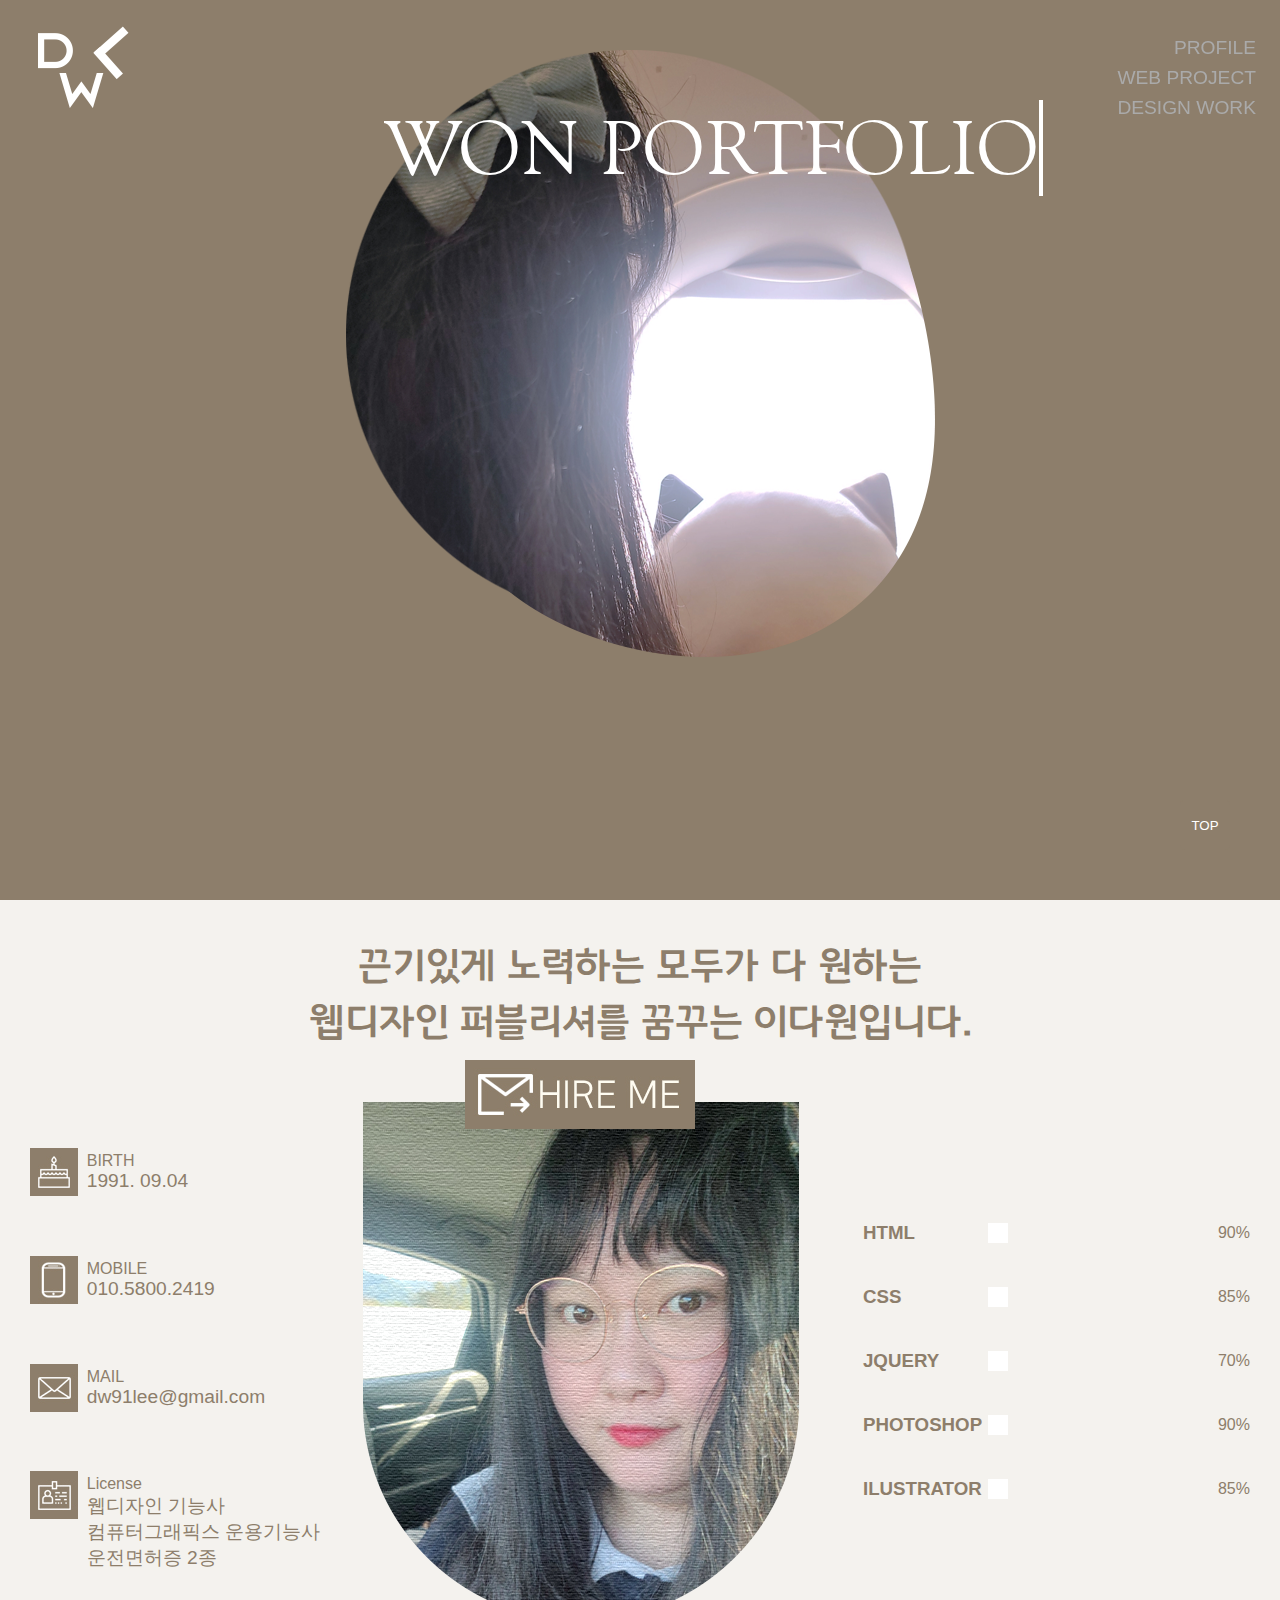
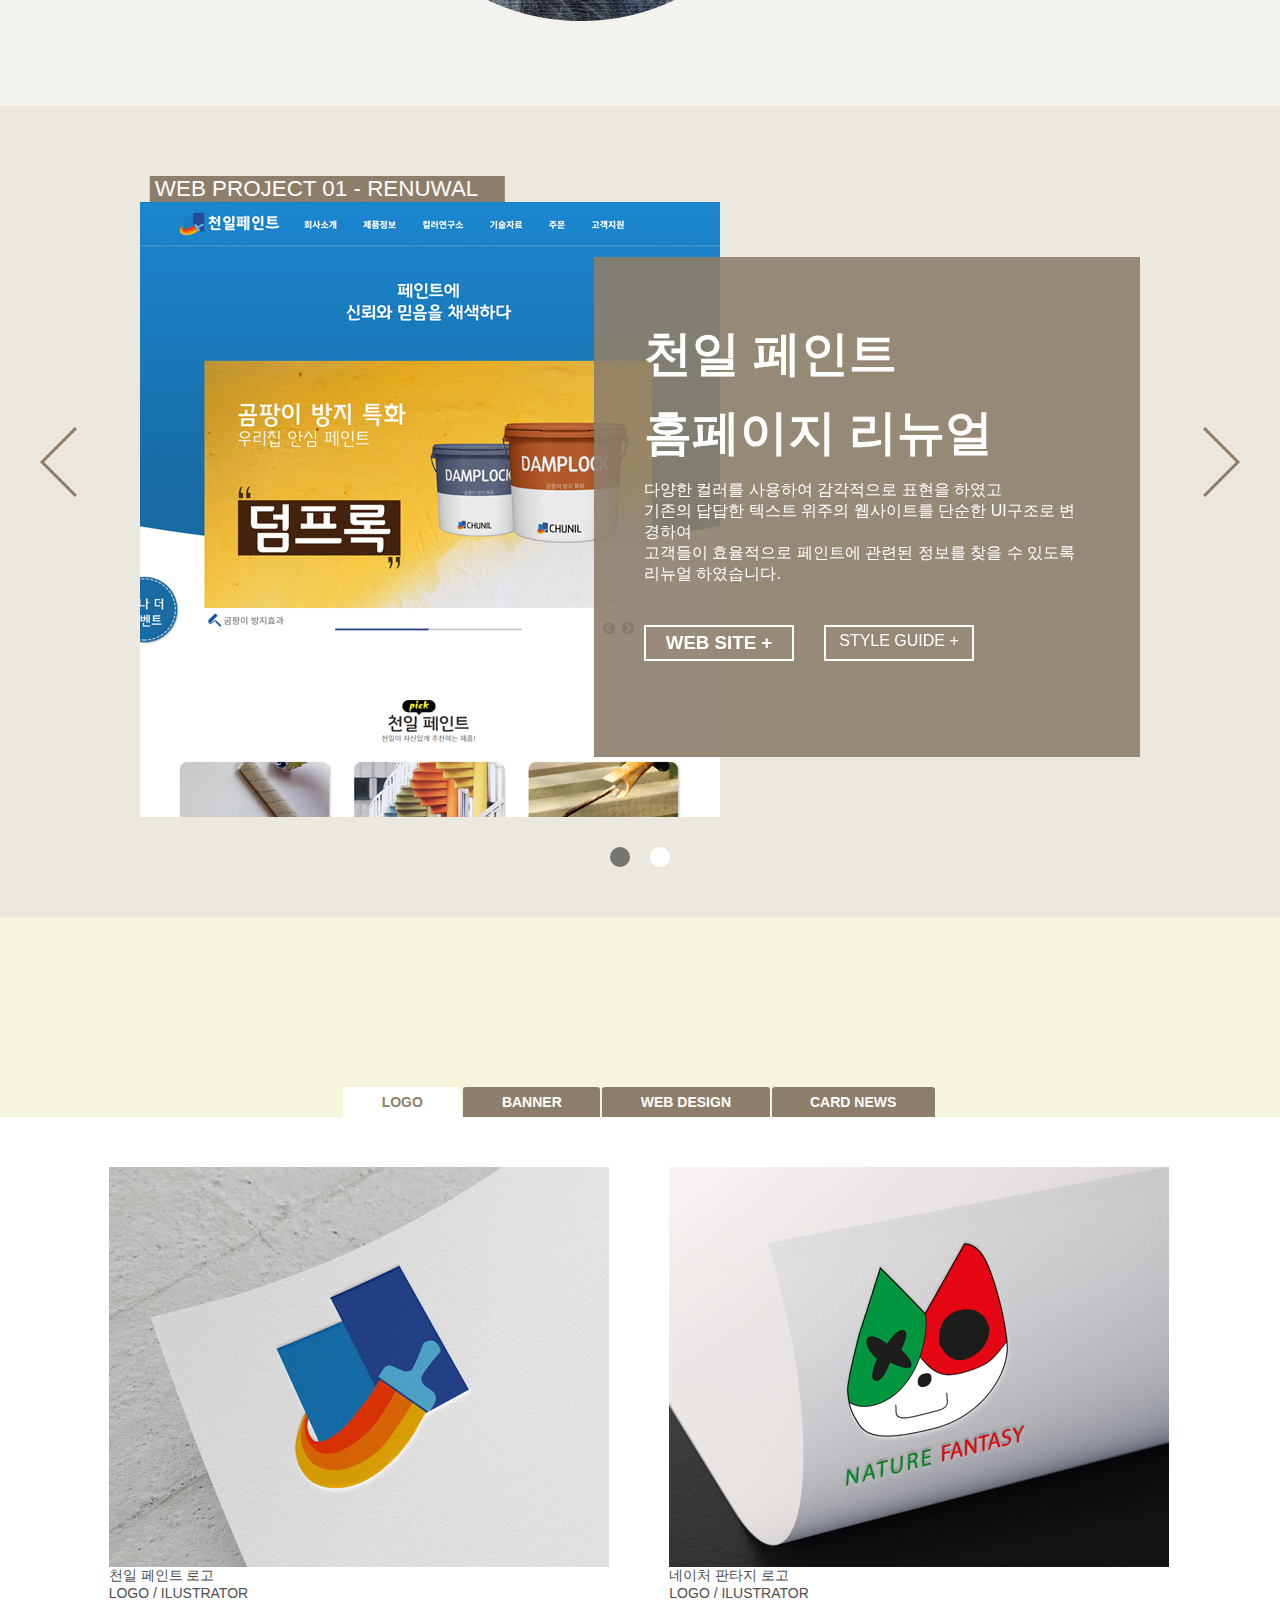
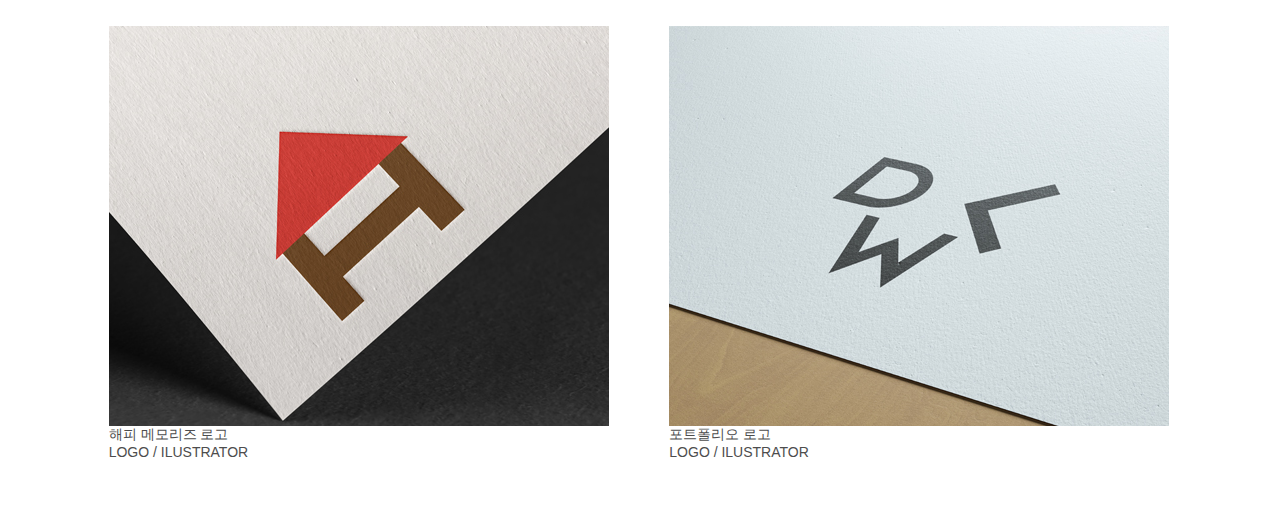
==== index.html @ f4d7af1b "20220103-3" ====
<!DOCTYPE html>
<html lang="ko">
<head>
    <meta charset="UTF-8">
    <meta http-equiv="X-UA-Compatible" content="IE=edge">
<meta name="viewport" content="width=device-width, initial-scale=1.0, maximum-scale=1.0, minimum-scale=1.0, user-scalable=no" />
    <title>WON PORTFOLIO</title>
    <link rel="stylesheet" href="css/common.css">
    <link rel="stylesheet" href="css/slick.css">
    <link rel="stylesheet" href="css/active.css">
    <script src="js/jquery-3.1.1.min.js"></script>

    <script src="js/common.js"></script>
    <script src="js/slick.js"></script>

</head>
<body class="type2">
    <div id="wrap">
    <header id="header">
        <h1 class="logo"><a href="#"></a></h1>
        <nav id="nav">
            <ul class="gnb">
                <li class="active"><a href="#info">PROFILE</a></li>
                <li><a href="#web">WEB PROJECT</a></li>
                <li><a href="#design">DESIGN WORK</a></li>
            </ul>
        </nav>
    </header>

    <section id="intro">   
        <div class="left_main">
            <div class="main_cover"><img src="images/main_img.png" alt="표지"></div>
            <div class="typing">
                <p class="typing_txt">WON PORTFOLIO</p>
            </div>

        </div>
        <div class="right_main">
            <div class="hobby">
                <h5>MY HOBBY is..</h5>
                <p><img src="images/rose.jpg" alt="수채화장미" class="rose"></p>
                <p><img src="images/choco.jpg" alt="마카장미"></p>
          
            </div>
        </div></section>
    <div class="content">
    <section id="info" >
        <div class="info_tit">
        <p>끈기있게 노력하는 모두가 다 원하는</p>
        <p>웹디자인 퍼블리셔를 꿈꾸는 이다원입니다.</p>
        </div>
        <div class="inner">
        <ul class="info_box">
            <li>
                <ul class="info_left_box">
                    <li>
                        <ul>
                            <li><img src="images/icon_cake.jpg" alt="생일"></li>
                            <li class="info_txt_detail"><p>BIRTH</p>
                            <P>1991. 09.04</P></li>
                            
                        </ul>
                    </li>
                    <li>
                        <ul>
                            <li><img src="images/icon_mobile.jpg" alt="폰"></li>
                            <li class="info_txt_detail"><p>MOBILE</p>
                            <P>010.5800.2419</P></li>
                            
                        </ul>
                    </li>
                    <li>
                        <ul>
                            <li><img src="images/icon_mail.jpg" alt="메일"></li>
                            <li class="info_txt_detail"><p>MAIL</p>
                            <P>dw91lee@gmail.com</P></li>
                        </ul>
                    </li>
                    <li>
                        <ul>
                            <li><img src="images/icon_license.jpg" alt="메일" class="license_box"></li>
                            <li class="info_txt_detail"><p>License</p>
                            <P class="web_license">웹디자인 기능사</P>
                        <p class="web_license">컴퓨터그래픽스 운용기능사</p>
                            <p>운전면허증 2종</p>
                        </li>
                        </ul>
                    </li>
                </ul>

            </li>
            <li class="profile_tit"><p><img src="images/profile_img.png" alt="본인사진"></p>
                <p class="hire"><a href="mailto: "dw91lee@gmail.com"><img src="images/hire.jpg" alt="고용"></a></p></li>
            <li class="info_right_box"><div class="bar"><h3>HTML</h3><div class="html" id="result"><div></div></div><p>90%</p></div>
                <div class="bar"><h3>CSS</h3><div class="css" id="result"><div></div></div><p>85%</p></div>
                <div class="bar"><h3>JQUERY</h3><div class="jquery" id="result"><div></div></div><p>70%</p></div>
                <div class="bar"><h3>PHOTOSHOP</h3><div class="ps" id="result"><div></div></div><p>90%</p></div>
                <div class="bar"><h3>ILUSTRATOR</h3><div class="il" id="result"><div></div></div><p>85%</p></div></li>
        </ul>
       </div>
    </section><!--info-->
    <section id="web">
        <div class="inner">

            <section class="lazy slider" data-sizes="50vw">
                <div class="web_box_11">
                    <div class="web_tit">WEB PROJECT 01 - RENUWAL</div>
                    <div class="web_box">
                    <div class="web_img"><a href="web_chunil_paint/index.html"><img src="images/web_1.jpg" alt="홈페이지 프로젝트"></a></div>
                    <div class="web_txt_box">
                        <h2>천일 페인트</h2>
                        <h2>홈페이지 리뉴얼</h2>
                        <p>다양한 컬러를 사용하여 감각적으로 표현을 하였고</p>
                        <p>기존의 답답한 텍스트 위주의 웹사이트를 단순한 UI구조로 변경하여</p>
                        <p>고객들이  효율적으로 페인트에 관련된 정보를 찾을 수 있도록</p><p> 리뉴얼 하였습니다.</p>
                        <div class="web_button_box">
                        <h3><a href="web_chunil_paint/index.html" target="_blank">WEB SITE +</a></h3>
                        <div class="web_guide"><a href="#">STYLE GUIDE +</a></div></div>
                    </div>
                    </div><!--web_box-->
                  
                </div>
             

                <div class="web_box_11">
                    <div class="web_tit">WEB PROJECT 02 - MALL</div>
                    <div class="web_box">
                    <div class="web_img"><a href="http://happymemories.cafe24.com"><img src="images/web_2.jpg" alt="쇼핑몰 프로젝트"></a></div>
                    <div class="web_txt_box">
                        <h2>해피메모리즈</h2>
                        <h2>쇼핑몰 제작</h2>
                        <p>어린아이의 성장과 발달에 도움이 되는 제품</p>
<p>아이의 즐거움을 줄 수 있는 제품</p>
<p>어른이 되어 추억을 소장 할 수 있는 제품</p>
<p>즉 아이와 어른 모두가 함께 추억을 공유할수 있는 쇼핑몰</p>

                        <h3><a href="http://happymemories.cafe24.com" target="_blank">WEB SITE +</a></h3>
                    </div>
                    </div><!--web_box-->
                 
                </div>

       
              </section>


</div><!--inner-->
    </section><!--web-->
    <section id="design">
        <div class="inner">
        <div class="tabSet">
            <ul class="tabs">
                <li><a href="#panel1-1" class="on">LOGO</a></li>
                <li><a href="#panel1-2">BANNER</a></li>
                <li><a href="#panel1-3">WEB DESIGN</a></li>
                <li><a href="#panel1-4">CARD NEWS</a></li>
            </ul>
            <div class="panels">
                <div class="panel" id="panel1-1">
                    <ul>
                       
                        <li>
                            <div class="screen">
                                <span></span><span></span><span></span><span></span><img src="images/logo/chunil.jpg" alt="천일페인트 로고" title="images/full/chunil.jpg"><div class="bg1"></div></div>
                            <p class="design_tit">천일 페인트 로고</p><p class="design_txt">LOGO / ILUSTRATOR</p></li>
                         <li><div class="screen">
                            <span></span><span></span><span></span><span></span><img src="images/logo/nature.jpg" alt="네이처 판타지 로고" title="images/full/nature.jpg"><div class="bg1"></div></div>
                        <p class="design_tit">네이처 판타지 로고</p><p class="design_txt">LOGO / ILUSTRATOR</p></li>
                        <li><div class="screen">
                            <span></span><span></span><span></span><span></span><img src="images/logo/happy.jpg" alt="해피 메모리즈 로고" title="images/full/happy.jpg"><div class="bg1"></div></div>
                            <p class="design_tit">해피 메모리즈 로고</p><p class="design_txt">LOGO / ILUSTRATOR</p></li>
                            <li><div class="screen">
                                <span></span><span></span><span></span><span></span><img src="images/logo/me.jpg" alt="해피 메모리즈 로고" title="images/full/me.jpg"><div class="bg1"></div></div>
                                <p class="design_tit">포트폴리오 로고</p><p class="design_txt">LOGO / ILUSTRATOR</p></li>
                    </ul>
                </div>
                <div class="panel" id="panel1-2">
                <ul>
                    <li><div class="screen">
                        <span></span><span></span><span></span><span></span><img src="images/banner/berry.jpg" alt="딸기 판매" title="images/full/berry.jpg"><div class="bg1"></div></div>
                        <p class="design_tit">딸기 특가 배너</p><p class="design_txt">BANNER / PHOTOSHOP</p></li>
                        <li><div class="screen">
                            <span></span><span></span><span></span><span></span><img src="images/banner/ambasa.jpg" alt="음료 광고" title="images/full/ambasa.jpg"><div class="bg1"></div></div>
                            <p class="design_tit">음료 광고 배너</p><p class="design_txt">BANNER / PHOTOSHOP</p></li>
                            <li><div class="screen">
                                <span></span><span></span><span></span><span></span><img src="images/banner/bakery.jpg" alt="디저트 가게 광고" title="images/full/bakery.jpg"><div class="bg1"></div></div>
                                <p class="design_tit">디저트 가게 광고</p><p class="design_txt">BANNER / PHOTOSHOP</p></li>
                                <li><div class="screen">
                                    <span></span><span></span><span></span><span></span><img src="images/banner/free.jpg" alt="무료배송 배너" title="images/full/free.jpg"><div class="bg1"></div></div>
                                    <p class="design_tit">쇼핑몰 무료배송 배너</p><p class="design_txt">WEB DESIGN, BANNER / PHOTOSHOP</p></li>
                                    <li><div class="screen">
                                        <span></span><span></span><span></span><span></span><img src="images/banner/etude.jpg" alt="립 틴트 배너" title="images/full/etude.jpg"><div class="bg1"></div></div>
                                        <p class="design_tit">화장품 메인 배너</p><p class="design_txt">BANNER / PHOTOSHOP</p></li>
                                    <li><div class="screen">
                                        <span></span><span></span><span></span><span></span><img src="images/banner/etude2.jpg" alt="쿠션 배너" title="images/full/etude2.jpg"><div class="bg1"></div></div>
                                        <p class="design_tit">화장품 메인 배너</p><p class="design_txt">BANNER / PHOTOSHOP</p></li>
                                        <li><div class="screen">
                                            <span></span><span></span><span></span><span></span><img src="images/banner/outdoor.jpg" alt="아웃도어 광고" title="images/full/outdoor.jpg"><div class="bg1"></div></div>
                                            <p class="design_tit">아웃도어 광고</p><p class="design_txt">BANNER / PHOTOSHOP</p></li>
                                        <li><div class="screen">
                                            <span></span><span></span><span></span><span></span><img src="images/banner/viproom.jpg" alt="필라테스 광고" title="images/full/viproom.jpg"><div class="bg1"></div></div>
                                            <p class="design_tit">필라테스 룸 광고</p><p class="design_txt">BANNER / PHOTOSHOP</p></li>
                                        <li><div class="screen">
                                            <span></span><span></span><span></span><span></span><img src="images/banner/body.jpg" alt="화장품 미니 배너"  title="images/full/body.jpg"><div class="bg1"></div></div>
                                            <p class="design_tit">화장품 미니 배너</p><p class="design_txt">BANNER / PHOTOSHOP</p></li>
                                        <li><div class="screen">
                                            <span></span><span></span><span></span><span></span><img src="images/banner/wedding.jpg" alt="웨딩 배너"  title="images/full/wedding.jpg"><div class="bg1"></div></div>
                                            <p class="design_tit">웨딩 배너</p><p class="design_txt">BANNER / PHOTOSHOP</p></li>
                                        <li><div class="screen">
                                            <span></span><span></span><span></span><span></span><img src="images/banner/lip.jpg" alt="립스틱 무료배송 배너"  title="images/full/lip.jpg"><div class="bg1"></div></div>
                                            <p class="design_tit">립스틱 무료배송 배너</p><p class="design_txt">BANNER / PHOTOSHOP</p></li>
                                            <li><div class="screen">
                                                <span></span><span></span><span></span><span></span><img src="images/banner/oneplusone.jpg" alt="인형 1+1배너"  title="images/full/oneplusone.png"><div class="bg1"></div></div>
                                                <p class="design_tit">인형 1+1 배너</p><p class="design_txt">WEB DESIGN, BANNER / PHOTOSHOP</p></li>
                                                <li><div class="screen">
                                                    <span></span><span></span><span></span><span></span><img src="images/banner/lip2.jpg" alt="립스틱 특가 배너" title="images/full/lip2.jpg"><div class="bg1"></div></div>
                                                <p class="design_tit">립스틱 특가 배너</p><p class="design_txt">BANNER / PHOTOSHOP</p></li>
                                               
                                 
                                                    <li><div class="screen">
                                                        <span></span><span></span><span></span><span></span><img src="images/banner/iker.jpg" alt="아이 영양제 베리에이션" title="images/full/iker.png"><div class="bg1"></div></div>
                                                        <p class="design_tit">아이 영양제 베리에이션</p><p class="design_txt">BANNER / PHOTOSHOP</p></li>
                                            
                                                    <li><div class="screen">
                                                        <span></span><span></span><span></span><span></span><img src="images/banner/paint.jpg" alt="페인트 미니 배너"  title="images/full/paint.png"><div class="bg1"></div></div>
                                                        <p class="design_tit">페인트 미니 배너</p><p class="design_txt">BANNER, WEB DESIGN / PHOTOSHOP</p></li>
                                                        <li><div class="screen">
                                                            <span></span><span></span><span></span><span></span><img src="images/banner/pizza.jpg" alt="피자 할인 배너" title="images/full/pizza.jpg"><div class="bg1"></div></div>
                                                            <p class="design_tit">피자 할인 배너</p><p class="design_txt">BANNER / PHOTOSHOP</p></li>
                                                        <li><div class="screen">
                                                            <span></span><span></span><span></span><span></span><img src="images/banner/rosemary.jpg" alt="미용실 광고" title="images/full/rosemary.jpg"><div class="bg1"></div></div>
                                                            <p class="design_tit">미용실 광고</p><p class="design_txt">BANNER / PHOTOSHOP</p></li>
                                                        <li><div class="screen">
                                                            <span></span><span></span><span></span><span></span><img src="images/banner/health.jpg" alt="헬스 광고"  title="images/full/health.jpg"><div class="bg1"></div></div>
                                                            <p class="design_tit">헬스 광고</p><p class="design_txt">BANNER / PHOTOSHOP</p></li>
                                                    </ul>
                </div>
                <div class="panel" id="panel1-3">
                <ul>
                    <li><div class="screen">
                        <span></span><span></span><span></span><span></span><img src="images/banner/teddy_main.jpg" alt="곰인형 메인 슬라이드" title="images/full/teddy_main.jpg"><div class="bg1"></div></div>
                        <p class="design_tit">곰인형 메인 슬라이드</p><p class="design_txt">WEB DESIGN / PHOTOSHOP</p></li>
                        <li><div class="screen">
                            <span></span><span></span><span></span><span></span><img src="images/banner/teddy.jpg" alt="곰인형 상세페이지" title="images/full/teddy.jpg"><div class="bg1"></div></div>
                            <p class="design_tit">인형 상세페이지</p><p class="design_txt">WEB DESIGN / PHOTOSHOP</p></li>
                            <li><div class="screen">
                                <span></span><span></span><span></span><span></span><img src="images/banner/bus_main.jpg" alt="버스 메인 슬라이드" title="images/full/bus_main.jpg"><div class="bg1"></div></div>
                                <p class="design_tit">버스 메인 슬라이드</p><p class="design_txt">WEB DESIGN / PHOTOSHOP</p></li>
                            <li><div class="screen">
                        <span></span><span></span><span></span><span></span><img src="images/banner/bus.jpg" alt="장난감버스 상세페이지" title="images/full/bus.jpg"><div class="bg1"></div></div>
                        <p class="design_tit">장난감 상세페이지</p><p class="design_txt">WEB DESIGN / PHOTOSHOP</p></li>
                        <li><div class="screen">
                            <span></span><span></span><span></span><span></span><img src="images/banner/free.jpg" alt="무료배송 배너" title="images/full/free.jpg"><div class="bg1"></div></div>
                            <p class="design_tit">쇼핑몰 무료배송 배너</p><p class="design_txt">WEB DESIGN, BANNER / PHOTOSHOP</p></li>
                  
                        
                           
                    <li><div class="screen">
                        <span></span><span></span><span></span><span></span><img src="images/banner/oneplusone.jpg" alt="인형 1+1배너"  title="images/full/oneplusone.png"><div class="bg1"></div></div>
                        <p class="design_tit">인형 1+1 배너</p><p class="design_txt">WEB DESIGN, BANNER / PHOTOSHOP</p></li>
     

                  
                              
                                    <li><div class="screen">
                                        <span></span><span></span><span></span><span></span><img src="images/banner/damplock.jpg" alt="페인트 슬라이드" title="images/full/damplock.jpg"><div class="bg1"></div></div>
                                        <p class="design_tit">페인트 메인 슬라이드</p><p class="design_txt">WEB DESIGN / PHOTOSHOP</p></li>
                                        <li><div class="screen">
                                            <span></span><span></span><span></span><span></span><img src="images/banner/damplock2.jpg" alt="페인트 슬라이드" title="images/full/damplock2.jpg"><div class="bg1"></div></div>
                                            <p class="design_tit">페인트 메인 슬라이드</p><p class="design_txt">WEB DESIGN / PHOTOSHOP</p></li>
                                            <li><div class="screen">
                                                <span></span><span></span><span></span><span></span><img src="images/banner/paint.jpg" alt="페인트 미니 배너" title="images/full/paint.png"><div class="bg1"></div></div>
                                                <p class="design_tit">페인트 미니 배너</p><p class="design_txt">BANNER, WEB DESIGN / PHOTOSHOP</p></li>
                            </ul>
            </div>
                <div class="panel" id="panel1-4">
                    <ul>
                <li><div class="screen">
                    <span></span><span></span><span></span><span></span><img src="images/banner/cardnews.jpg" alt="카드뉴스" title="images/full/cardnews.jpg"><div class="bg1"></div></div>
                    <p class="design_tit">춘곤증 카드뉴스</p><p class="design_txt">CARD NEWS / PHOTOSHOP</p></li>
                </ul>
                </div>
         
                <!-- /panels --></div>
        <!-- /tabset --></div>
    </div><!--inner-->
            </section><!--design-->
            <div class="full_zoom type2">
                <div class="body">
                    <div class="img">
                        <img src="images/box.jpg">
                        <p class="txt"></p>
                    </div>
                    <div class="button"><button type="button" id="btn-close">X</button></div>
                </div>
            </div> <!-- full_zoom -->

            <div class="chunil_style">
                <div class="img type1">
                <img src="images/chunil_style.jpg" alt="천일페인트 스타일가이드">
</div>

<p class="web_close">X</p>

            </div>
        </section>
        </div>
 
 
</div><!--content-->

<button class="top">TOP</button> 
</div>    <!--wrap-->
</body>
</html>
---- css/common.css ----
/*헤더 높이 200 
 왼 1500 1150 
오 420 1150*/
*{
    margin:0; padding:0;
}
html{font-size:16px; color:#8d7e6b;font-family: 'Noto Sans KR', sans-serif;}
ul,li{list-style-type: none;}
img{vertical-align: middle;}
a{text-decoration: none;color:inherit}
a:hover{text-decoration: underline;}
@import url('https://fonts.googleapis.com/css2?family=Noto+Sans+KR:wght@300;400;700&display=swap');
@font-face { font-family :fonts;  font-weight:300;  
    src : url(../font/Title_Medium.woff); } 
    @font-face { font-family :goudy;  font-weight:300;  
        src : url(../font/goudy.woff); } 
    .inner{width: 100%; max-width:1300px;margin:0 auto;} 
#header{z-index: 9999;/*height:150px;display: flex; justify-content: space-between;background-color:green;*/width:100%;position:fixed;}
.logo{margin-left:3%; margin-top:2%;position: absolute;top:0;left:0;}
.logo a{width:91px; height:82px; display: block;background: url('../images/logo_white.png') no-repeat;transition: background 0.5s;  }

#nav ul{line-height:30px;margin-top:20%;margin-right:1.5rem}
#nav a{color:#8d7e6a;display:block;text-align:right;font-size:1.2rem;font-weight:300;position:relative}

#nav{position: absolute;top:0;right:0; z-index: 99999999999999999999;}
    
  
            

#intro{display: flex;position: absolute;width:100%;height: 100%;top:0;left:0;
min-height:1160px;flex-wrap: wrap;}
#intro .hobby{position: absolute;z-index:999;display: flex;top:400px;right:10px}
#intro .rose{padding-right:10px}
#intro h5{z-index: 999;position: absolute;font-size: 1.5rem;top: -40px;right: 10px;color: #fff;font-weight:300;}
.content{position: absolute;width: 100%; top:100%;left:0;}

.left_main{width:1500px;/*height:1150px;*/ background-color:#8d7e6b;position: relative;}
.right_main{width:calc(100% - 1500px); /*height:1150px;*/background-color:#ebe8e1;}
.main_cover{padding-top:200px;padding-bottom:120px}
.main_cover img{margin: auto; display: block;padding-top:50px;}

#info{z-index:99;;width:100%;height: 100%;background-color:#f4f2ee;display: block;margin:0 auto;padding-top:100px;padding-bottom:34px;}
.info_box{display: flex;/*background-color: skyblue;*/position: relative; margin:0 auto;justify-content: space-between;align-items: center;margin-bottom:3%;}
.info_tit{text-align: center; font-size:2.5rem;font-family:fonts;padding:3% 0;line-height:3.5rem;}

.info_left_box ul{display:flex;width:100%;justify-content: space-evenly;
/*background-color:red;*/margin: 20% 0;align-items:center;padding-left:10%}
.info_left_box ul p:last-child, .web_license{font-size:1.2rem;width:250px;}

.profile_tit{position: relative;}
.hire{position:absolute;top: -8%;left: 25%;}
#info .info_txt_detail{left:3%;position: relative;}
.license_box {padding-bottom: 55px}
#web{width:100%;height:100%;background-color:#ebe8e0;padding-top:150px;padding-bottom:100px;}
#design{width:100%; height:100%;background-color:#f5f5dc;padding-top:150px;}
.web_box{ max-width:1000px;margin:0 auto;position:relative}
.web_tit{background-color: #8d7e6a;color:#fff;width:350px;transform: translate(42.2%, 0px);font-size: 1.4rem;text-align: left; padding-left:5px}
.web_txt_box{width:546px/*42%*/; height:500px;background-color: rgba(141,126,106,0.9);padding:50px;box-sizing: border-box;position:absolute;
        right:0; top:55px}
.web_txt_box h2{font-size:3rem;color:#fff;margin: 15px 0;}
.web_txt_box p{color:#fff;}
.web_txt_box h3 {margin-top:40px;border: 2px solid #fff; width:150px;padding:5px 10px;box-sizing: border-box;}
.web_txt_box h3 a{color:#fff;display: block;text-align: center;width: 100%;}
.web_guide{margin-left:30px;margin-top:40px;border: 2px solid #fff; width:150px;padding:5px 10px;box-sizing: border-box;;/*background-color: #8d7e6a;color:#fff;padding: 1.8% 0; width: 7%;position: relative;left:100px;top: -50px;*/}
/*.web_img {transform: translate(5rem, 0px);}*/
.web_button_box{display: flex;}
.web_guide a{color:#fff;display: block;text-align: center;width: 100%;}
.web_box_11{margin:0 auto;}
.chunil_style{width:100%; height:100%;  left:0; top:0; background:rgba(0,0,0, 0.6); z-index:999999999; position: fixed;display:none}
.chunil_style .img{position:absolute;width:80%;height:70%;left:50%; top:50%; transform:translate(-50%,-50%); text-align:center;overflow: auto;}
.chunil_style img{width: 100%;}
.web_close{float:right;padding-right:10px;font-size:3rem;}


/*디지털워크 모달*/
.design_txt{margin-bottom:25px}
#btn-close{padding:6px 12px;z-index: 99999999999;;border:none; background:#8d7e6b; color:white;font-size:50px;border-radius: 20px;float: right;  margin-right: 20px;margin-top:20px;}

 .full_zoom{width:100%; height:100%;  left:0; top:0; background:rgba(0,0,0, 0.6); z-index:999999999; display:none;position: fixed;overflow: auto;}
 .full_zoom .img{position:absolute;min-height:100% ;left:50%; /*top:50%; */transform:translate(-50%,0); text-align:center;display: flex;flex-wrap: wrap;align-content: center;}
 .full_zoom .img img{width: auto; max-width:100%;display: block;margin: auto;}
 /*뒷 배경
 
.full_zoom .img img{display:block; padding:20px;}
 .full_zoom button{cursor:pointer;}
.full_zoom .btn{margin:20px 0; text-align:center;
position: absolute; right:10px;}


  .modal{display:block; margin-top:20px; margin-bottom:50px;} */


.top{position:fixed;right:50px;bottom:50px;z-index:99999;
    width:50px;height:50px;border:none;background-color: #8d7e6b; border-radius: 5px;color:#fff}
.top:hover{background-color:#595854;color:#eee;}
/*타이핑*/

.typing{
    margin-left:30%;
    display: inline-block;
    height: 100vh;
    position:absolute;
    
    overflow: hidden;
    top:250px;
z-index:9998;
}
.typing_txt{
    font-family: goudy;
    font-size:5rem;
    color:#fff;
    border-right:4px solid #fff;
    overflow:hidden;
    white-space:nowrap;
    animation: typing 10s steps(27) forwards, 
                blink-caret .8s step-end infinite;
    animation-iteration-count: infinite;
}

@keyframes blink-caret{
    from, to{border-color:transparent;}
    50%{border-color:#fff;}
}@keyframes typing{
    0%{width:0%;}
    30%{width:100%}
    80%{width:100%}
    90%{width:0%}
    100%{width:0%}
}




/*스킬창*/
.info_right_box #result {
    background: transparent;
    height: 20px;
  
    width: 220px;
    border-radius:20px;
}
.info_right_box .html div {
    background: #FFF;
    height: 20px;
    margin-bottom: 0;
    position: relative;
    width: 20px;
    animation: race_html 5s infinite;
}
.info_right_box .css div {
    background: #FFF;
    height: 20px;
    margin-bottom: 0;
    position: relative;
    width: 20px;
    animation: race_css 5s infinite;
}
.info_right_box .jquery div {
    background: #FFF;
    height: 20px;
    margin-bottom: 0;
    position: relative;
    width: 20px;
    animation: race_jquery 5s infinite;
}
.info_right_box .ps div {
    background: #FFF;
    height: 20px;
    margin-bottom: 0;
    position: relative;
    width: 20px;
    animation: ps 5s infinite;
}
.info_right_box .il div {
    background: #FFF;
    height: 20px;
    margin-bottom: 0;
    position: relative;
    width: 20px;
    animation: il 5s infinite;
}


@keyframes race_html{
    0%{background: #FFF;width:20px;border-top-right-radius:20px; border-bottom-right-radius: 20px;}
    50%{background:#8d7e6a; width:90%;border-top-right-radius:20px; border-bottom-right-radius: 20px;}
    100%{background:#8d7e6a; width:90%;border-top-right-radius:20px; border-bottom-right-radius: 20px;}
}
@keyframes race_css{
    0%{background: #FFF;width:20px;border-top-right-radius:20px; border-bottom-right-radius: 20px;}
    50%{background:#8d7e6a;width:85%;}
    100%{background:#8d7e6a; width:85%;border-top-right-radius:20px; border-bottom-right-radius: 20px;}
}
@keyframes race_jquery{
    0%{background: #FFF;width:20px;border-top-right-radius:20px; border-bottom-right-radius: 20px;}
    50%{background:#8d7e6a; width:70%;border-top-right-radius:20px; border-bottom-right-radius: 20px;}
    100%{background:#8d7e6a; width:70%;border-top-right-radius:20px; border-bottom-right-radius: 20px;}
}
@keyframes ps{
    0%{background: #FFF;width:20px;border-top-right-radius:20px; border-bottom-right-radius: 20px;}
   50%{background:#8d7e6a;width:90%;}
    100%{background:#8d7e6a;width:90%;border-top-right-radius:20px; border-bottom-right-radius: 20px;}
}
@keyframes il{
    0%{background: #FFF;width:20px;border-top-right-radius:20px; border-bottom-right-radius: 20px;}
    50%{background:#8d7e6a; width:85%;border-top-right-radius:20px; border-bottom-right-radius: 20px;}
    100%{background:#8d7e6a; width:85%;border-top-right-radius:20px; border-bottom-right-radius: 20px;}
}

.info_right_box .bar{display: flex; align-items: center;line-height: 4rem;}
.info_right_box .bar h3{width:120px;padding-right:5px;}
.info_right_box .bar p{padding-left:10px;padding-right:30px}

/*갤러리*/

/* 스크롤바 설정*/
.type2::-webkit-scrollbar{
    width: 6px;
}

/* 스크롤바 막대 설정*/
.type2::-webkit-scrollbar-thumb{
    height: 17%;
    background-color: #8d7e6a;
    border-radius: 10px;  
}

/* 스크롤바 뒷 배경 설정*/
.type2::-webkit-scrollbar-track{
    background-color: rgba(238,238,238,0.8);
}

/* 스크롤바 설정*/
.type1::-webkit-scrollbar{
    width: 6px;
}

/* 스크롤바 막대 설정*/
.type1::-webkit-scrollbar-thumb{
    height: 17%;
    background-color: #8d7e6a;
    border-radius: 10px;  
}

/* 스크롤바 뒷 배경 설정*/
.type1::-webkit-scrollbar-track{
    background-color: rgba(238,238,238,0.8);
}
/*스크롤바 디자인 https://jh91.tistory.com/  */




/*갤러리 탭 */
/*
.tabSet{
	margin-bottom:30px;
}*/
.tabSet ul{
	overflow:hidden;
	padding:20px 20px 0;
	/*background-color:#31374c;*/
    display: flex;
    flex-wrap: wrap;
    justify-content: center
    
}
.tabSet ul li{
	
		padding:0 2px 0 0;
		list-style-type:none;
	}
	.tabSet	ul li a{
			float:left;
			color:#fff;
			background:#8d7e6a;
			padding:.5em 2.75em;
			border-radius:3px 3px 0 0;
			font-weight:bold;
			font-size:14px;
			text-decoration:none;
		}
		.tabSetul li a:hover{
			text-decoration:underline;
		}
		.tabSet	ul li a.on{
		background:#fff;
			cursor:default;
			color:#8d7e6a;
		}
		.tabSet	ul li a.on:hover{
			text-decoration:none;
		}
.panels{
	background:#fff;
	min-height:180px;
}
.panel{
	padding:30px 30px;
	font-size:14px;
	color:#4d4d4d;
	display: none;
}

.panel ul {
    display: flex;
    justify-content: space-evenly;
}

#design .screen {position:relative;color:#333;overflow:hidden;cursor: pointer;}
/*#design a .screen img {z-index:1;}*/
#design .screen span {display:block;position:absolute;transition:all .2s;background:#8d7e6a;z-index:2;}
#design .screen span:nth-child(1) {top:0;height:10px;width:0;}
#design .screen span:nth-child(2) {top:0;right:0;width:10px;height:0;}
#design .screen span:nth-child(3) {bottom:0;right:0;height:10px;width:0;}
#design .screen span:nth-child(4) {bottom:0;left:0;width:10px;height:0;}
#design .screen:hover span:nth-child(1) {width:100%; z-index: 999;}
#design .screen:hover span:nth-child(2) {height:100%;transition-delay:.1s;z-index: 999;}
#design .screen:hover span:nth-child(3) {width:100%;transition-delay:.2s;z-index: 999;}
#design .screen:hover span:nth-child(4) {height:100%;transition-delay:.3s;z-index: 999;}
.bg1{background: url('../images/zoom.png') no-repeat center center;background-color:rgba(0,0,0,0.8); width:100%;height:100%;position: absolute; z-index: 99;top:0; left:0;/*transform:scale(0);*/transition: opacity 0.5s;opacity:0}
#design .screen:hover .bg1{/*transform:scale(1);*/opacity:1}
---- css/active.css ----
@media all and (max-width:1600px){
 .right_main{display: none;}
 #nav a{color:#aaa;}
    .left_main{width: 100%;}
    .typing{top:100px}
    .main_cover{padding-top:0}
    #info{padding-top:0}
    #web{padding-top:0}
}/*end*/

@media all and (max-width:1179px){
  .info_box{flex-wrap: wrap;}
  .info_right_box{margin:0 auto;}
    
}/*end*/
@media all and (max-width:1080px){

}/*end*/
@media all and (max-width:1024px){
  .main_cover img {padding-top:300px;}
  .typing { top: 500px;left: -130px;}
.slick-prev {background-image: url(../images/prev_shadow.png);}/*end*/
.slick-next {background-image: url(../images/next_shadow.png);}/*end*/
}
@media all and (max-width:768px){
  .typing{margin-left:10%;margin-top:20px;left:0;}
.web_txt_box {
  width: 100%;
  height: auto;
  background-color: rgba(141,126,106,0.9);
  padding: 10px;
  box-sizing: border-box;
  position: absolute;
  right: 0;
  top: auto;
  bottom: 0;}
  .slick-slide img{width:100%}
  .web_txt_box p{display: none;}
}



@media all and (max-width:414px){
  .main_cover img {padding-top: 100px;width: 100%;}
  .typing_txt{font-size: 2.8rem;}
    .typing {top: 150px;}
    .info_tit{    font-size: 1.5rem;}
    .profile_tit img{width:100%}
    
    .web_txt_box h2 {font-size: 2.5rem;}
    .web_tit{transform: translate(10px, 0)}

    .panels .tabSet ul li {
      width: 100%;
      /*background-color: green;*/
  }
  .tabSet ul li img{width:100%}
  
    .info_right_box .bar h3 {width: 80px;font-size: 0.8rem;padding-left:10px;}
    .info_right_box .bar p{padding-right:10px;}
    .typing_txt {font-size: 2.3rem;}

    info_right_box .bar p {padding-right: 6px;}
  
  .info_right_box .bar p {font-size: 0.8rem;}

   }/*end*/
    @media all and (max-width:375px){
  .info_right_box .bar h3 { width: 100px;font-size: 1rem;}
  .info_tit {font-size: 1.2rem;}
  .typing_txt {font-size: 2.3rem;}

   }/*end*/

   @media all and (max-width:320px){
     .info_right_box{width:100%;margin:0 auto;}
     .bar{width:100%;}
     .info_right_box .bar p {width:60px;}
     .typing_txt{font-size:2.0rem}
     .info_right_box #result{width:160px;}
     .web_txt_box h2 {
      font-size: 2rem;
      padding-left: 10px;}
   }
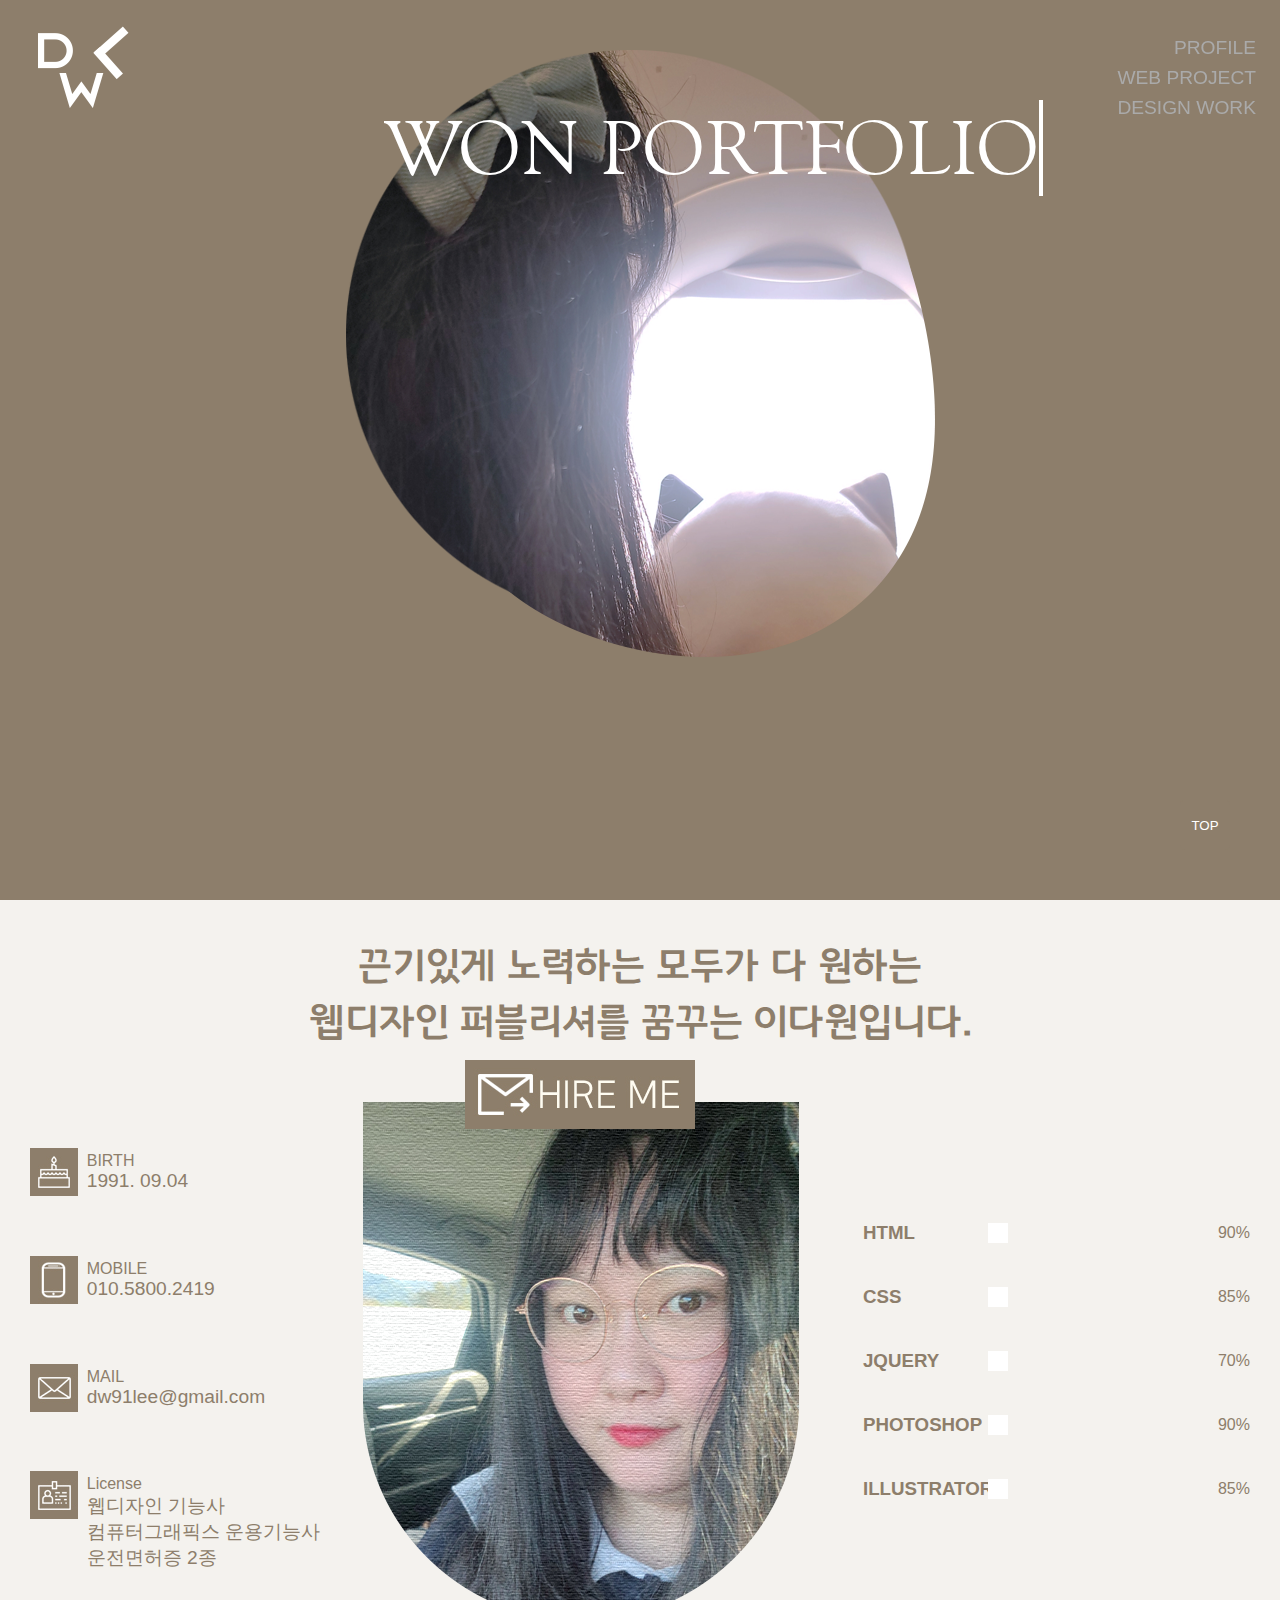
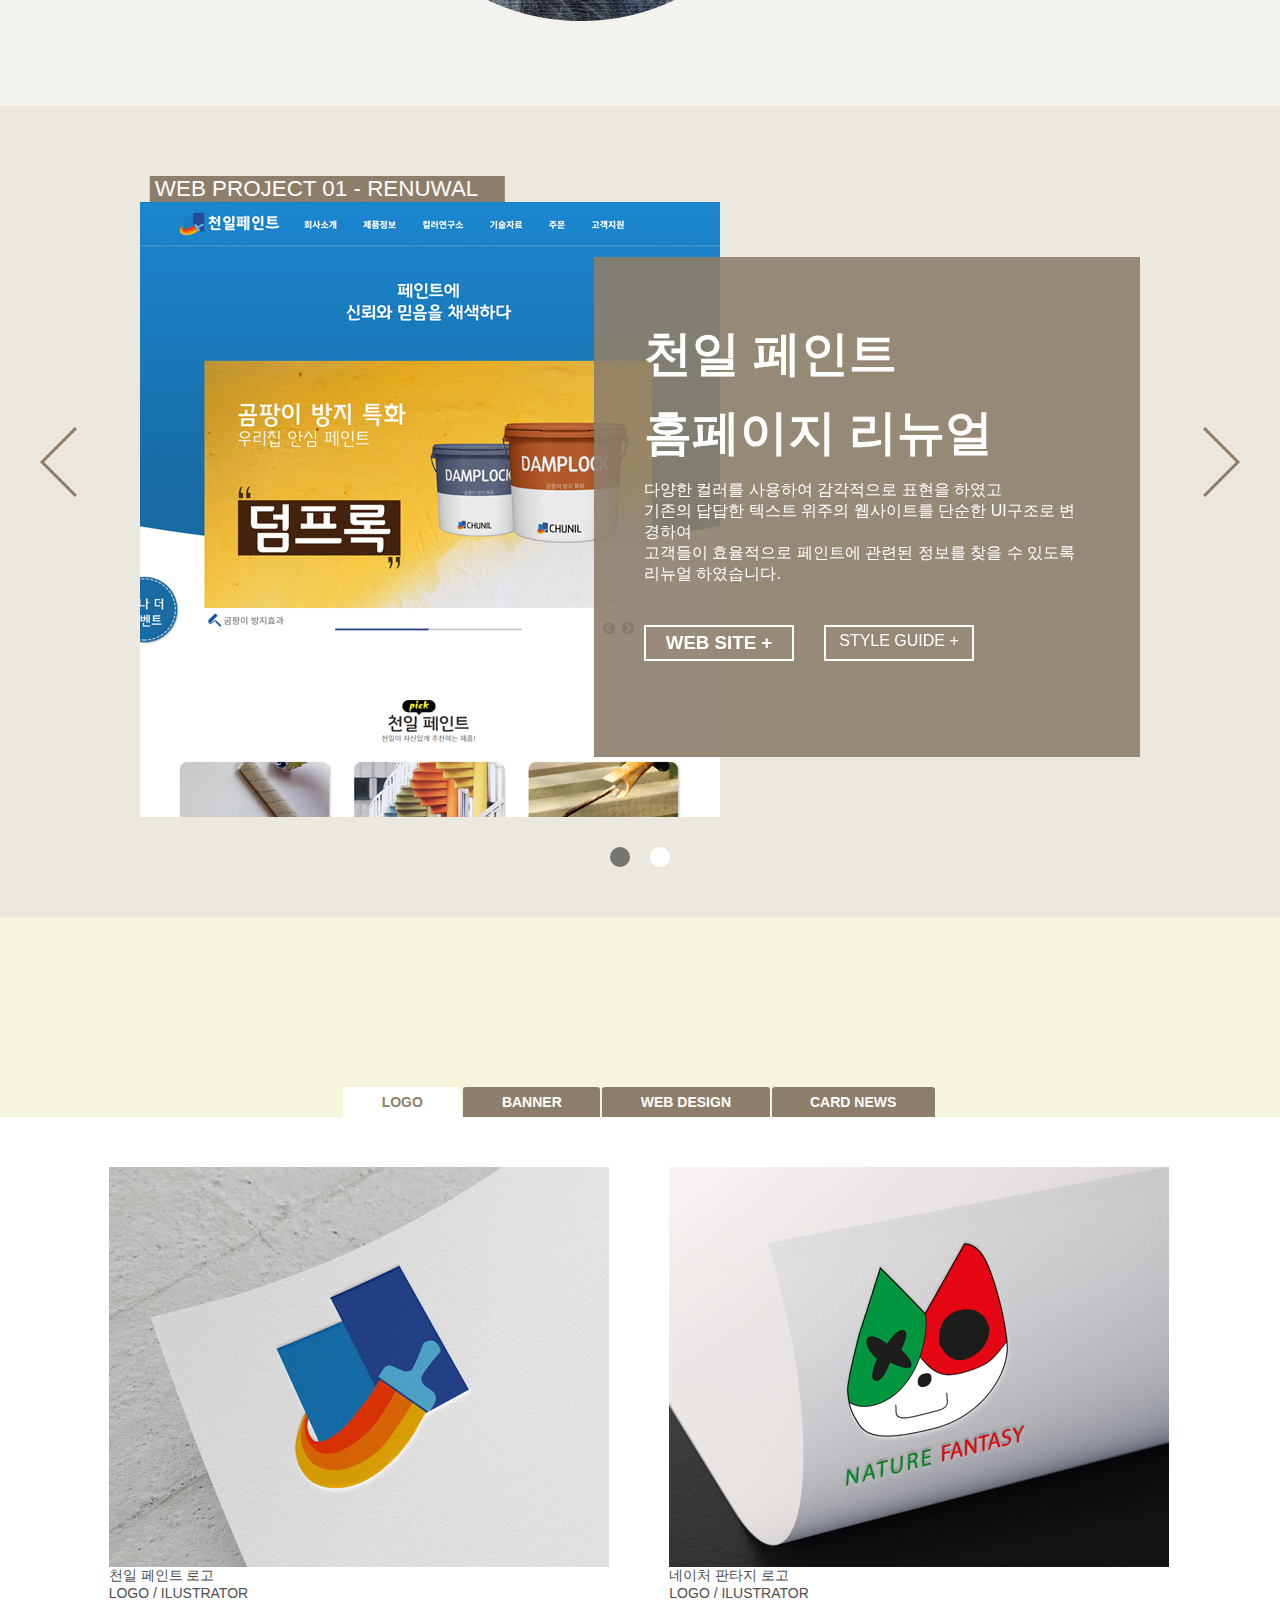
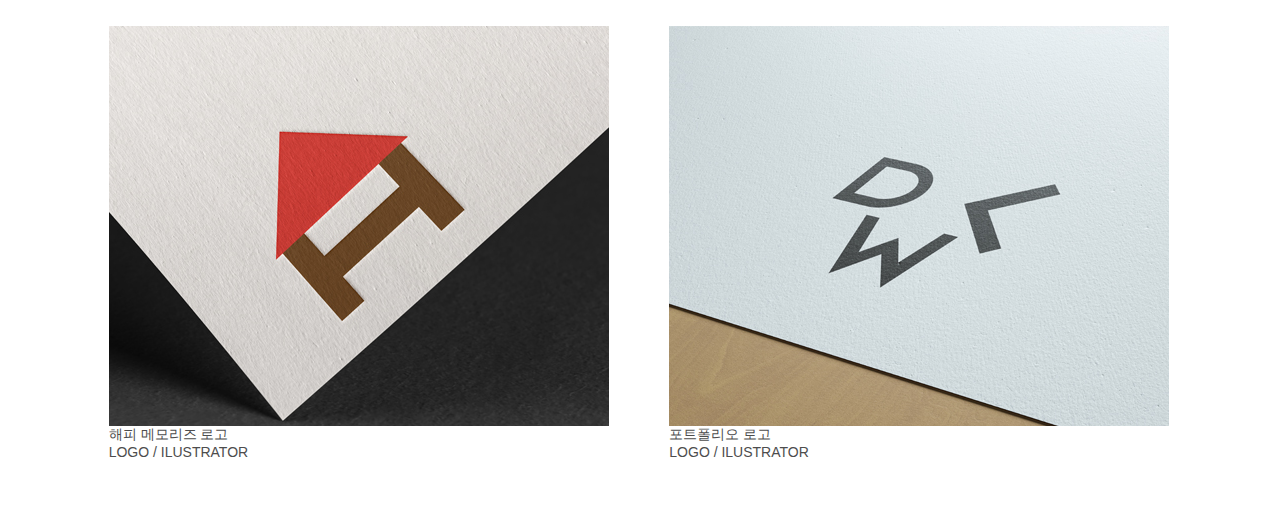
==== commit 115c1b0d: "Update index.html" ====
--- a/index.html
+++ b/index.html
@@ -95,7 +95,7 @@
                 <div class="bar"><h3>CSS</h3><div class="css" id="result"><div></div></div><p>85%</p></div>
                 <div class="bar"><h3>JQUERY</h3><div class="jquery" id="result"><div></div></div><p>70%</p></div>
                 <div class="bar"><h3>PHOTOSHOP</h3><div class="ps" id="result"><div></div></div><p>90%</p></div>
-                <div class="bar"><h3>ILUSTRATOR</h3><div class="il" id="result"><div></div></div><p>85%</p></div></li>
+                <div class="bar"><h3>ILLUSTRATOR</h3><div class="il" id="result"><div></div></div><p>85%</p></div></li>
         </ul>
        </div>
     </section><!--info-->
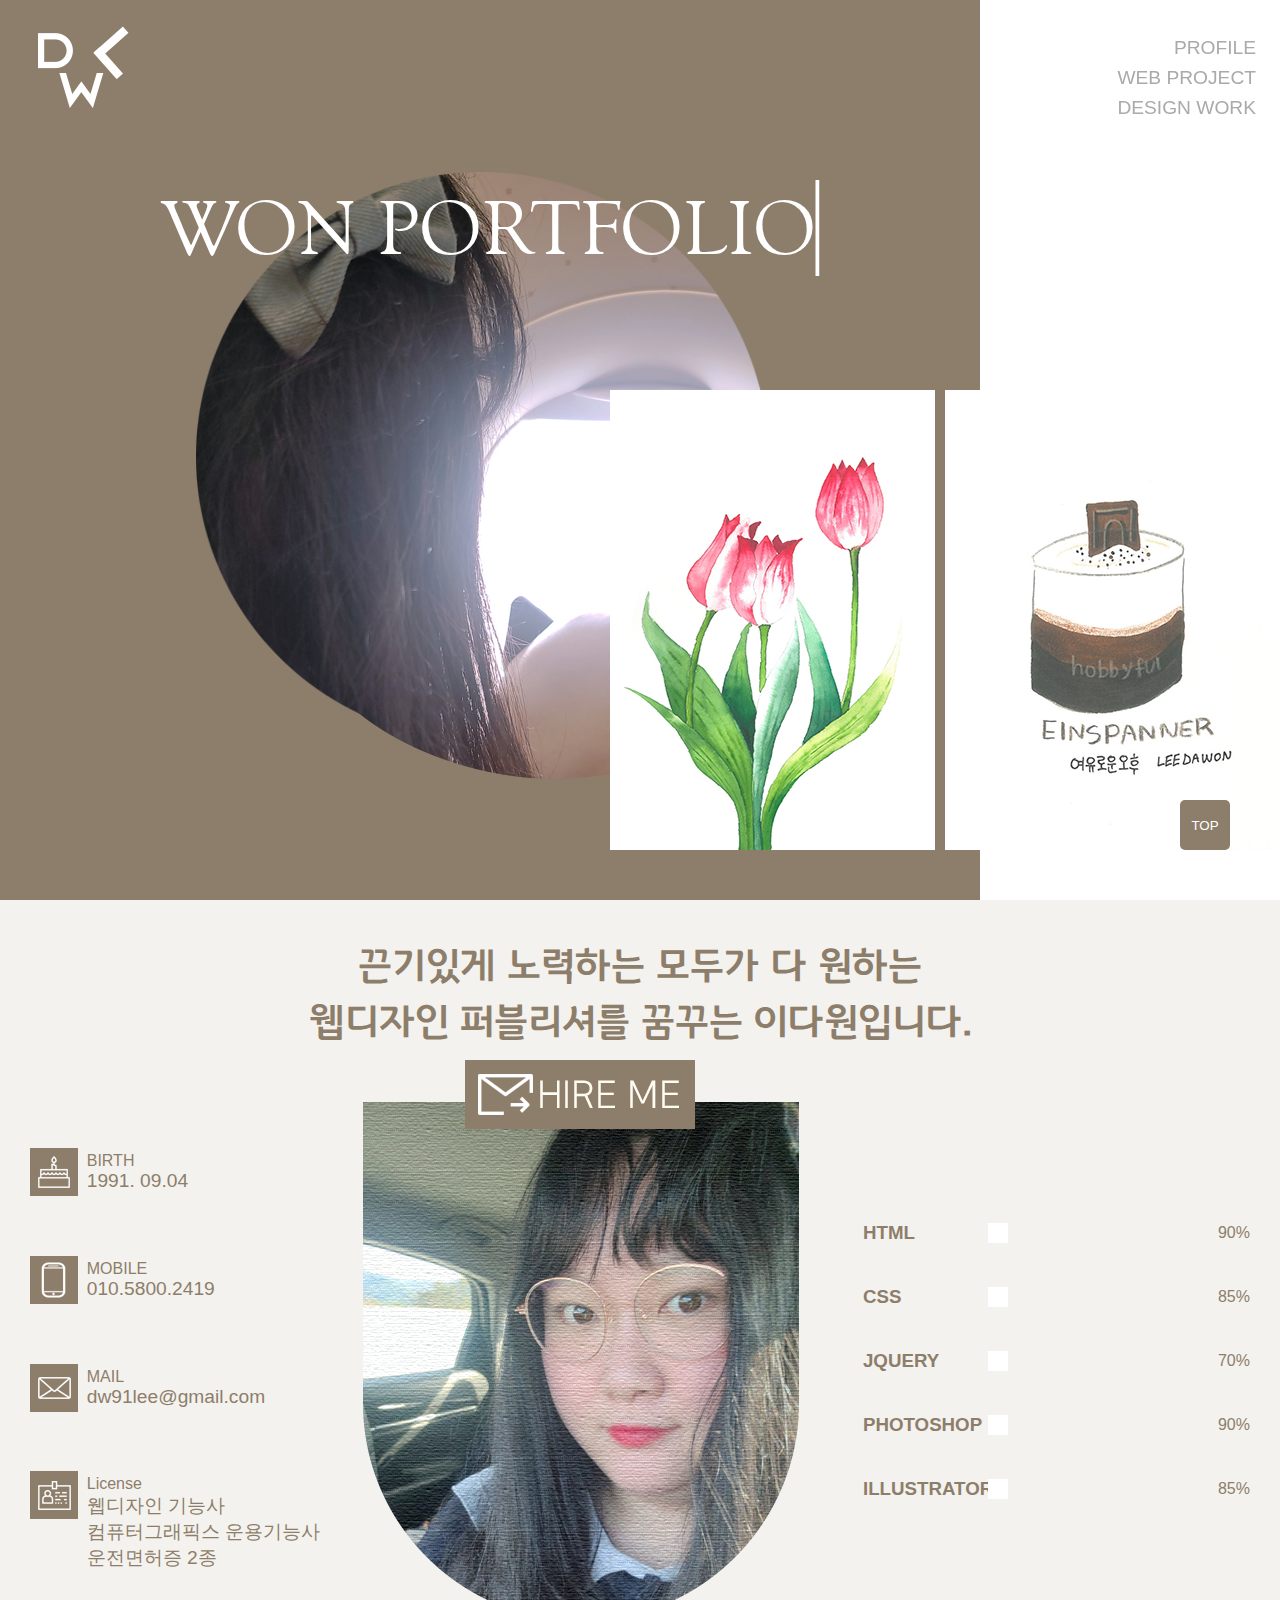
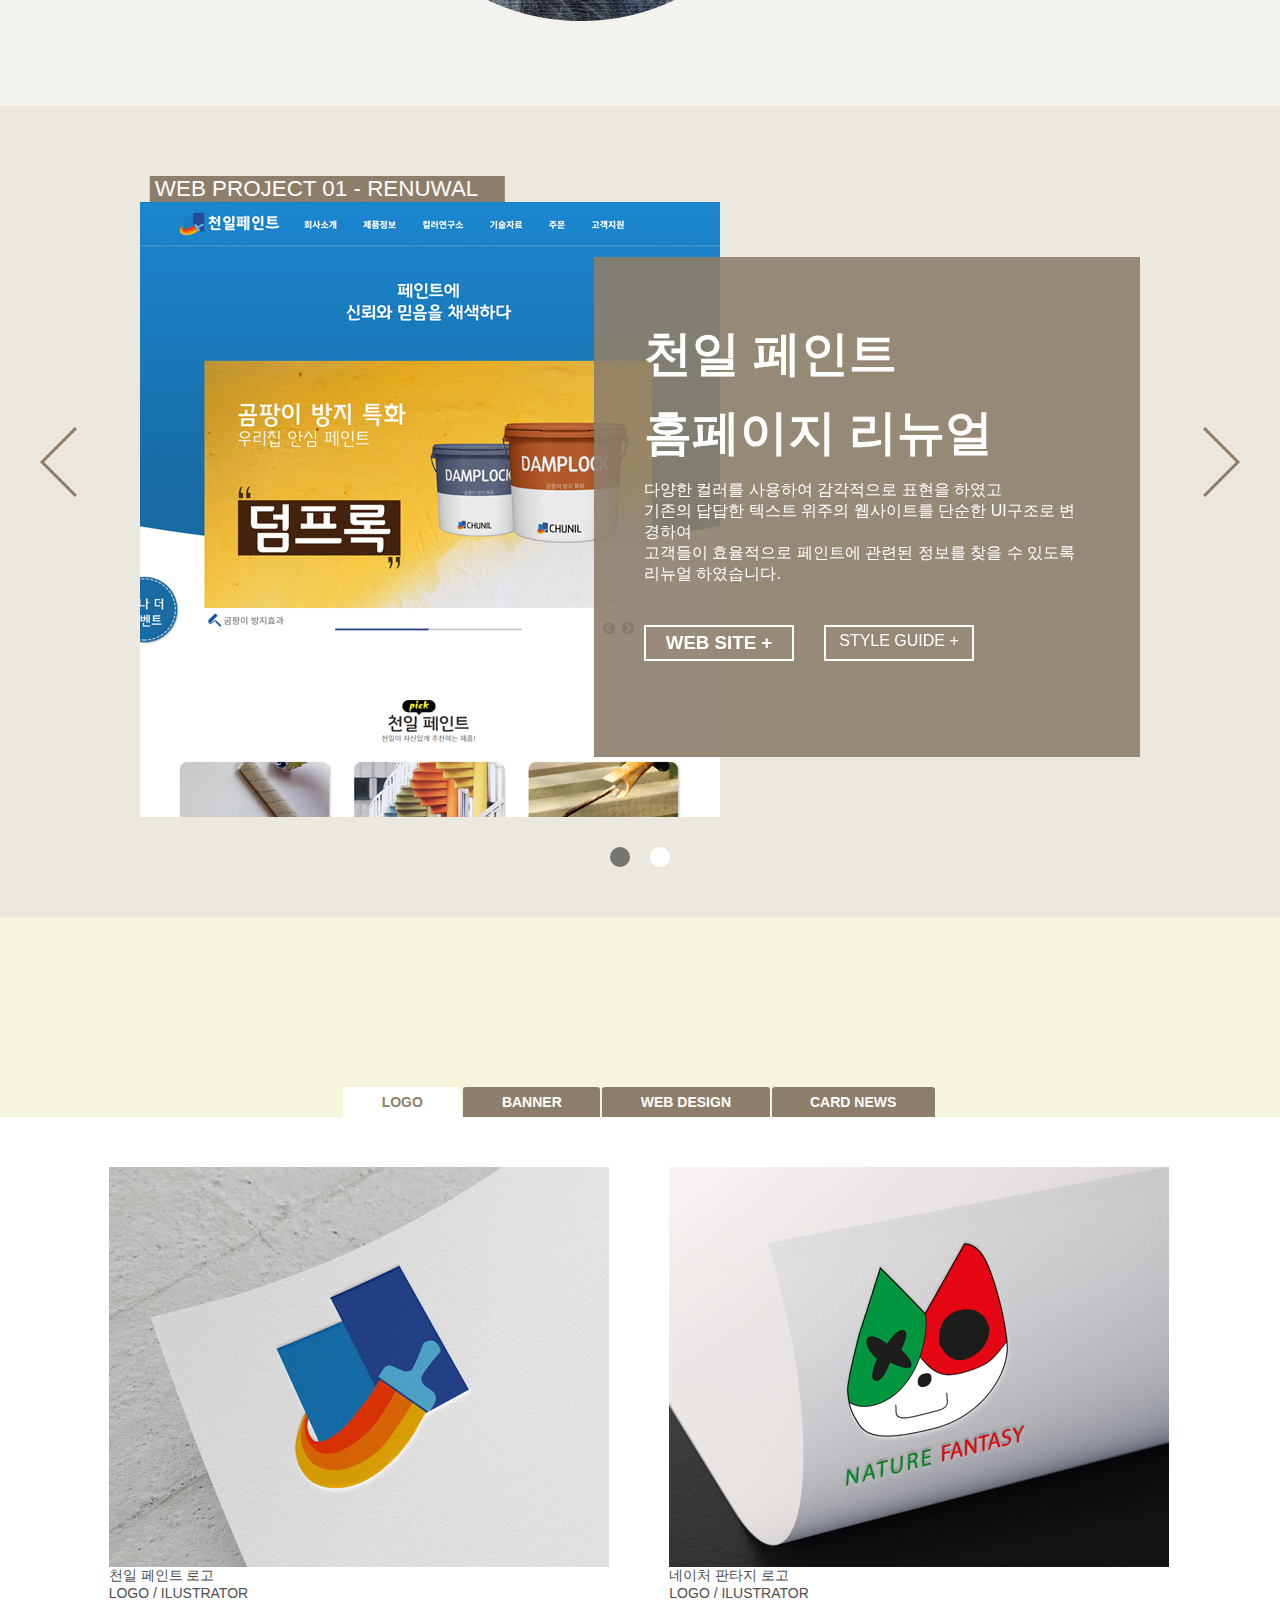
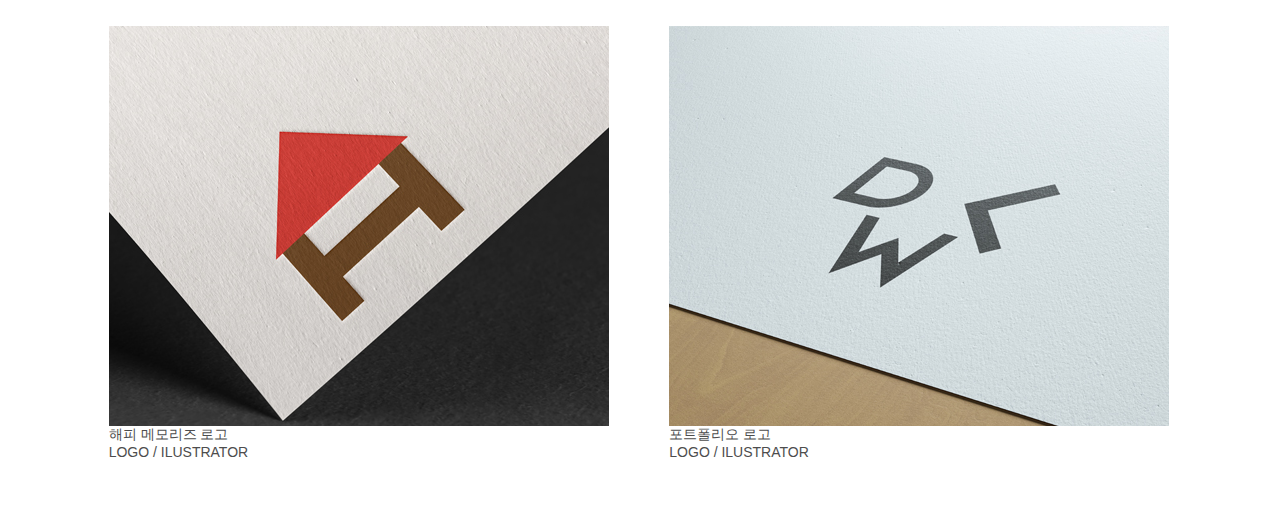
==== commit a20ae904: "20220104-5" ====
--- a/index.html
+++ b/index.html
@@ -25,6 +25,17 @@
                 <li><a href="#design">DESIGN WORK</a></li>
             </ul>
         </nav>
+        <button class="nav_btn"><span></span><span></span><span></span></button>
+        <nav id="nav_mo">
+            <div>
+            <button class="close"><span></span><span></span></button>
+            <ul class="gnb">
+                <li class="active"><a href="#info">PROFILE</a></li>
+                <li><a href="#web">WEB PROJECT</a></li>
+                <li><a href="#design">DESIGN WORK</a></li>
+            </ul>
+        </div>
+        </nav>
     </header>
 
     <section id="intro">   
@@ -33,7 +44,6 @@
             <div class="typing">
                 <p class="typing_txt">WON PORTFOLIO</p>
             </div>
-
         </div>
         <div class="right_main">
             <div class="hobby">
@@ -42,7 +52,8 @@
                 <p><img src="images/choco.jpg" alt="마카장미"></p>
           
             </div>
-        </div></section>
+        </div>
+     </section>
     <div class="content">
     <section id="info" >
         <div class="info_tit">
--- a/css/common.css
+++ b/css/common.css
@@ -23,22 +23,30 @@
 #nav a{color:#8d7e6a;display:block;text-align:right;font-size:1.2rem;font-weight:300;position:relative}
 
 #nav{position: absolute;top:0;right:0; z-index: 99999999999999999999;}
-    
-  
-            
-
-#intro{display: flex;position: absolute;width:100%;height: 100%;top:0;left:0;
-min-height:1160px;flex-wrap: wrap;}
-#intro .hobby{position: absolute;z-index:999;display: flex;top:400px;right:10px}
+.nav_btn{position: absolute;right:30px;top:30px;z-index: 99999999999999999998;background-color: transparent;border:none;display: none;}    
+.nav_btn span{display: block;width:30px;height:3px; border-radius: 3px;background-color:#ddd;margin-bottom:5px}
+ #nav_mo{position: fixed;z-index: 99999999999999999999;background-color: rgba(0,0,0, 0.6);width:100%;height: 100%;right:-100%;top:0;display: none;} 
+ #nav_mo div{width:200px;background-color: #fff;height:100%;padding-top:20px;text-align: right;position: absolute;right:0;}
+ #nav_mo .close{position: absolute;left:-50px;top:30px;z-index: 99999999999999999998;background-color: transparent;border:none}            
+ #nav_mo .close span{display: block;width:30px;height:3px;background-color: #fff;position: absolute;top:0;left:0}
+ #nav_mo .close span:nth-child(1){transform: rotate(45deg);}
+ #nav_mo .close span:nth-child(2){transform: rotate(-45deg);}
+/************ intro ****************/
+#intro{position: absolute;width:100%;height: 100%;top:0;left:0;flex-wrap: wrap;display: flex;}
+
 #intro .rose{padding-right:10px}
 #intro h5{z-index: 999;position: absolute;font-size: 1.5rem;top: -40px;right: 10px;color: #fff;font-weight:300;}
+.left_main{/*height:1150px;*/width:calc(100% - 300px); height:100%;background-color:#8d7e6b;position: relative;
+            display: flex;align-content: center;justify-content: center;}
+.right_main{width:300px;height:100%; background-color:#ebe8e1;padding:10px}
+#intro .hobby{display: flex;position: absolute;z-index:999;bottom:50px;right:10px}
+
+.main_cover{display: flex;align-content: center;justify-content: center;}
+.main_cover img{margin: auto; display: block;padding-top:50px;}
+
+
+/********************* content ****************************/
 .content{position: absolute;width: 100%; top:100%;left:0;}
-
-.left_main{width:1500px;/*height:1150px;*/ background-color:#8d7e6b;position: relative;}
-.right_main{width:calc(100% - 1500px); /*height:1150px;*/background-color:#ebe8e1;}
-.main_cover{padding-top:200px;padding-bottom:120px}
-.main_cover img{margin: auto; display: block;padding-top:50px;}
-
 #info{z-index:99;;width:100%;height: 100%;background-color:#f4f2ee;display: block;margin:0 auto;padding-top:100px;padding-bottom:34px;}
 .info_box{display: flex;/*background-color: skyblue;*/position: relative; margin:0 auto;justify-content: space-between;align-items: center;margin-bottom:3%;}
 .info_tit{text-align: center; font-size:2.5rem;font-family:fonts;padding:3% 0;line-height:3.5rem;}
@@ -96,18 +104,18 @@
 /*타이핑*/
 
 .typing{
-    margin-left:30%;
     display: inline-block;
-    height: 100vh;
     position:absolute;
+    top:20%;left:50%;
+    transform: translate(-50%,0);
+    overflow: hidden;
     
-    overflow: hidden;
-    top:250px;
 z-index:9998;
 }
 .typing_txt{
     font-family: goudy;
     font-size:5rem;
+    transition: 0.5s;
     color:#fff;
     border-right:4px solid #fff;
     overflow:hidden;
--- a/css/active.css
+++ b/css/active.css
@@ -1,10 +1,10 @@
 @media all and (max-width:1600px){
- .right_main{display: none;}
+ /*.right_main{display: none;}*/
  #nav a{color:#aaa;}
-    .left_main{width: 100%;}
+   /* .left_main{width: 100%;}
     .typing{top:100px}
-    .main_cover{padding-top:0}
-    #info{padding-top:0}
+   .main_cover{padding-top:0} */
+   #info{padding-top:0}
     #web{padding-top:0}
 }/*end*/
 
@@ -17,13 +17,21 @@
 
 }/*end*/
 @media all and (max-width:1024px){
-  .main_cover img {padding-top:300px;}
-  .typing { top: 500px;left: -130px;}
+  /*.main_cover img {padding-top:300px;}
+  .typing { top: 500px;left: -130px;}*/
+  .right_main{display: none;}
+  .left_main{/*height:1150px;*/width:100%; height:100%;background-color:#8d7e6b;position: relative;
+    display: flex;align-content: center;justify-content: center;}
+
 .slick-prev {background-image: url(../images/prev_shadow.png);}/*end*/
 .slick-next {background-image: url(../images/next_shadow.png);}/*end*/
 }
 @media all and (max-width:768px){
-  .typing{margin-left:10%;margin-top:20px;left:0;}
+  /*.typing{margin-left:10%;margin-top:20px;left:0;}*/
+   #nav_mo{display: block;}
+   .nav_btn{display: block;}
+   #nav{display: none;}
+  .typing_txt{font-size:4rem}
 .web_txt_box {
   width: 100%;
   height: auto;
@@ -41,6 +49,7 @@
 
 
 @media all and (max-width:414px){
+  .typing_txt{font-size:2.5rem}
   .main_cover img {padding-top: 100px;width: 100%;}
   .typing_txt{font-size: 2.8rem;}
     .typing {top: 150px;}
@@ -58,17 +67,16 @@
   
     .info_right_box .bar h3 {width: 80px;font-size: 0.8rem;padding-left:10px;}
     .info_right_box .bar p{padding-right:10px;}
-    .typing_txt {font-size: 2.3rem;}
-
-    info_right_box .bar p {padding-right: 6px;}
+    .info_right_box .bar p {padding-right: 6px;}
   
   .info_right_box .bar p {font-size: 0.8rem;}
 
    }/*end*/
     @media all and (max-width:375px){
+      .typing_txt{font-size:1.5rem}
   .info_right_box .bar h3 { width: 100px;font-size: 1rem;}
   .info_tit {font-size: 1.2rem;}
-  .typing_txt {font-size: 2.3rem;}
+  
 
    }/*end*/
 
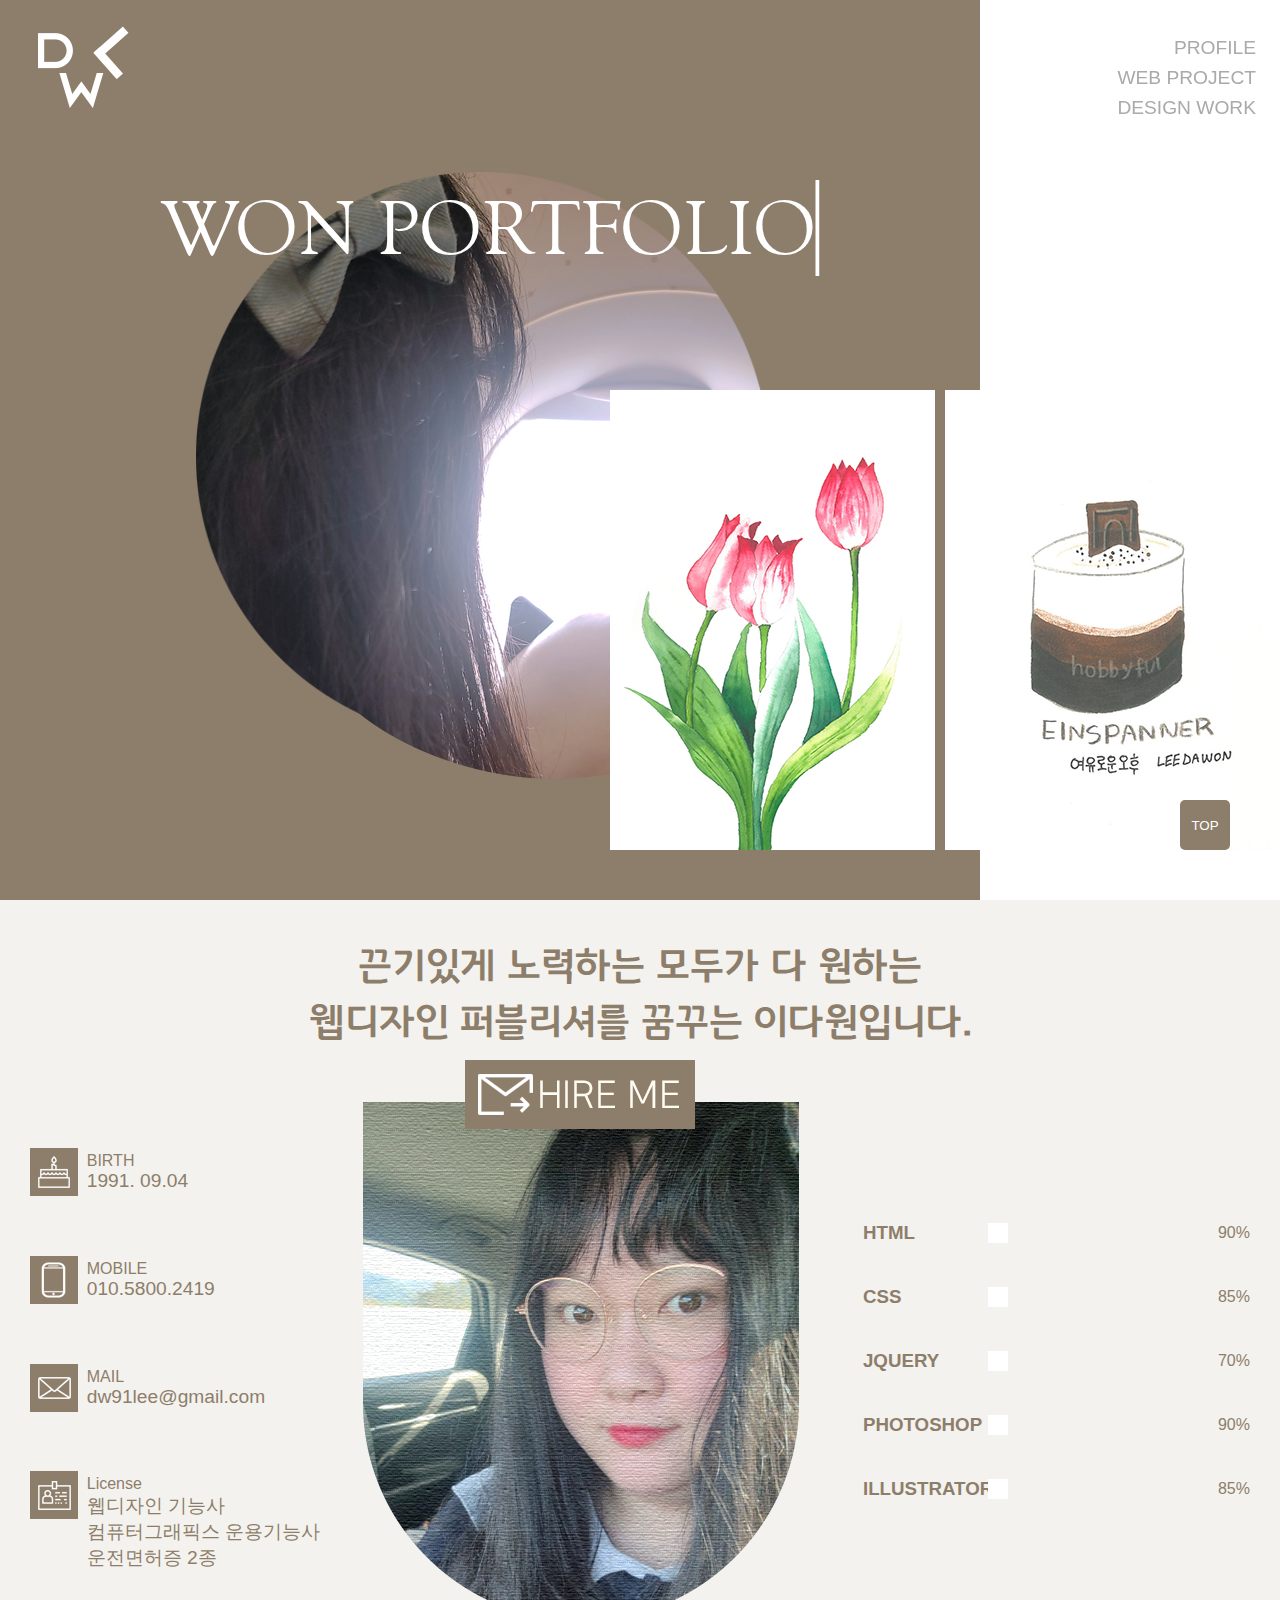
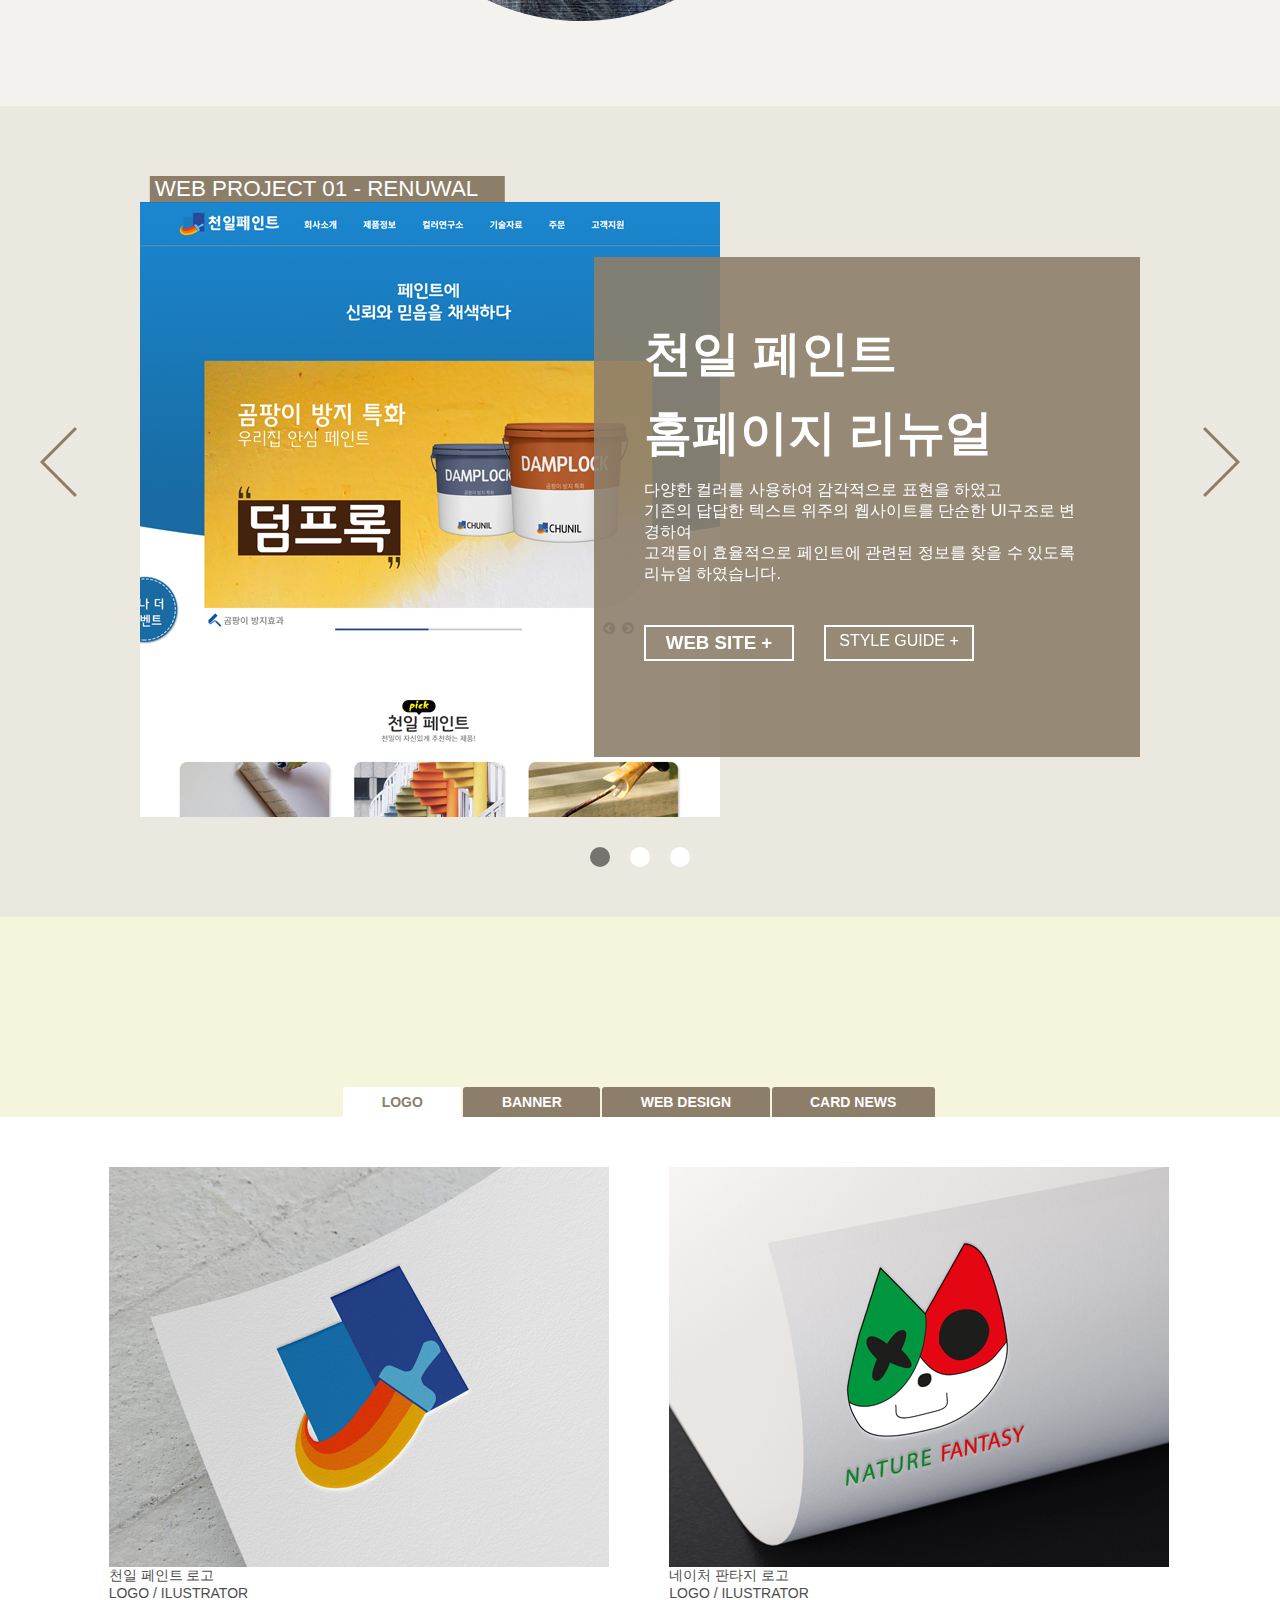
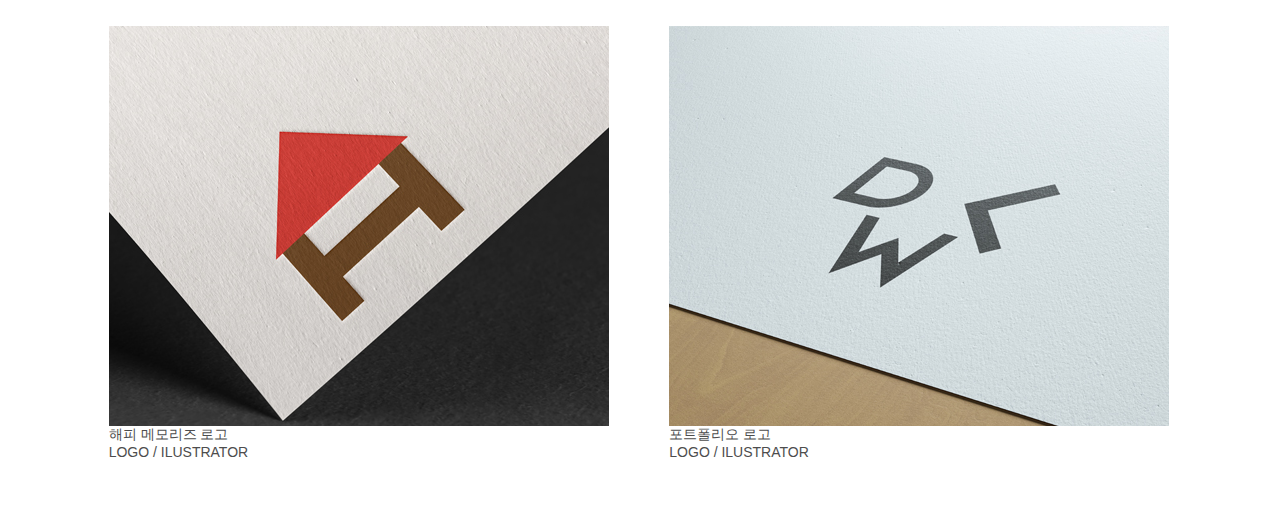
==== commit 66331df7: "a" ====
--- a/index.html
+++ b/index.html
@@ -8,6 +8,7 @@
     <link rel="stylesheet" href="css/common.css">
     <link rel="stylesheet" href="css/slick.css">
     <link rel="stylesheet" href="css/active.css">
+    <link rel="icon" href="images/favicon.ico" type="image/x-icon">
     <script src="js/jquery-3.1.1.min.js"></script>
 
     <script src="js/common.js"></script>
@@ -151,6 +152,24 @@
                  
                 </div>
 
+
+                <div class="web_box_11">
+                    <div class="web_tit">WEB PROJECT 03 - RENUWAL</div>
+                    <div class="web_box">
+                    <div class="web_img"><a href="web_tj/index.html"><img src="images/web_3.jpg" alt="홈페이지 프로젝트"></a></div>
+                    <div class="web_txt_box">
+                        <h2>뚜레쥬르</h2>
+                        <h2>홈페이지 리뉴얼</h2>
+                        <p>가운데로 몰려 있어서 답답한 디자인에서</p>
+                        <p>시원시원하게 한눈에 보기 쉽도록 </p>
+                        <p> 리뉴얼 하였습니다.</p>
+                        <div class="web_button_box">
+                        <h3><a href="web_tj/index.html" target="_blank">WEB SITE +</a></h3>
+             
+                    </div>
+                    </div><!--web_box-->
+                  
+                </div>
        
               </section>
 
--- a/css/common.css
+++ b/css/common.css
@@ -25,7 +25,7 @@
 #nav{position: absolute;top:0;right:0; z-index: 99999999999999999999;}
 .nav_btn{position: absolute;right:30px;top:30px;z-index: 99999999999999999998;background-color: transparent;border:none;display: none;}    
 .nav_btn span{display: block;width:30px;height:3px; border-radius: 3px;background-color:#ddd;margin-bottom:5px}
- #nav_mo{position: fixed;z-index: 99999999999999999999;background-color: rgba(0,0,0, 0.6);width:100%;height: 100%;right:-100%;top:0;display: none;} 
+ #nav_mo{position: fixed;z-index: 99999999999999999999;background-color: rgba(0,0,0, 0.6);width:100%;height: 100%;right:-100%;top:0;display: none;transition: 0.5s;} 
  #nav_mo div{width:200px;background-color: #fff;height:100%;padding-top:20px;text-align: right;position: absolute;right:0;}
  #nav_mo .close{position: absolute;left:-50px;top:30px;z-index: 99999999999999999998;background-color: transparent;border:none}            
  #nav_mo .close span{display: block;width:30px;height:3px;background-color: #fff;position: absolute;top:0;left:0}
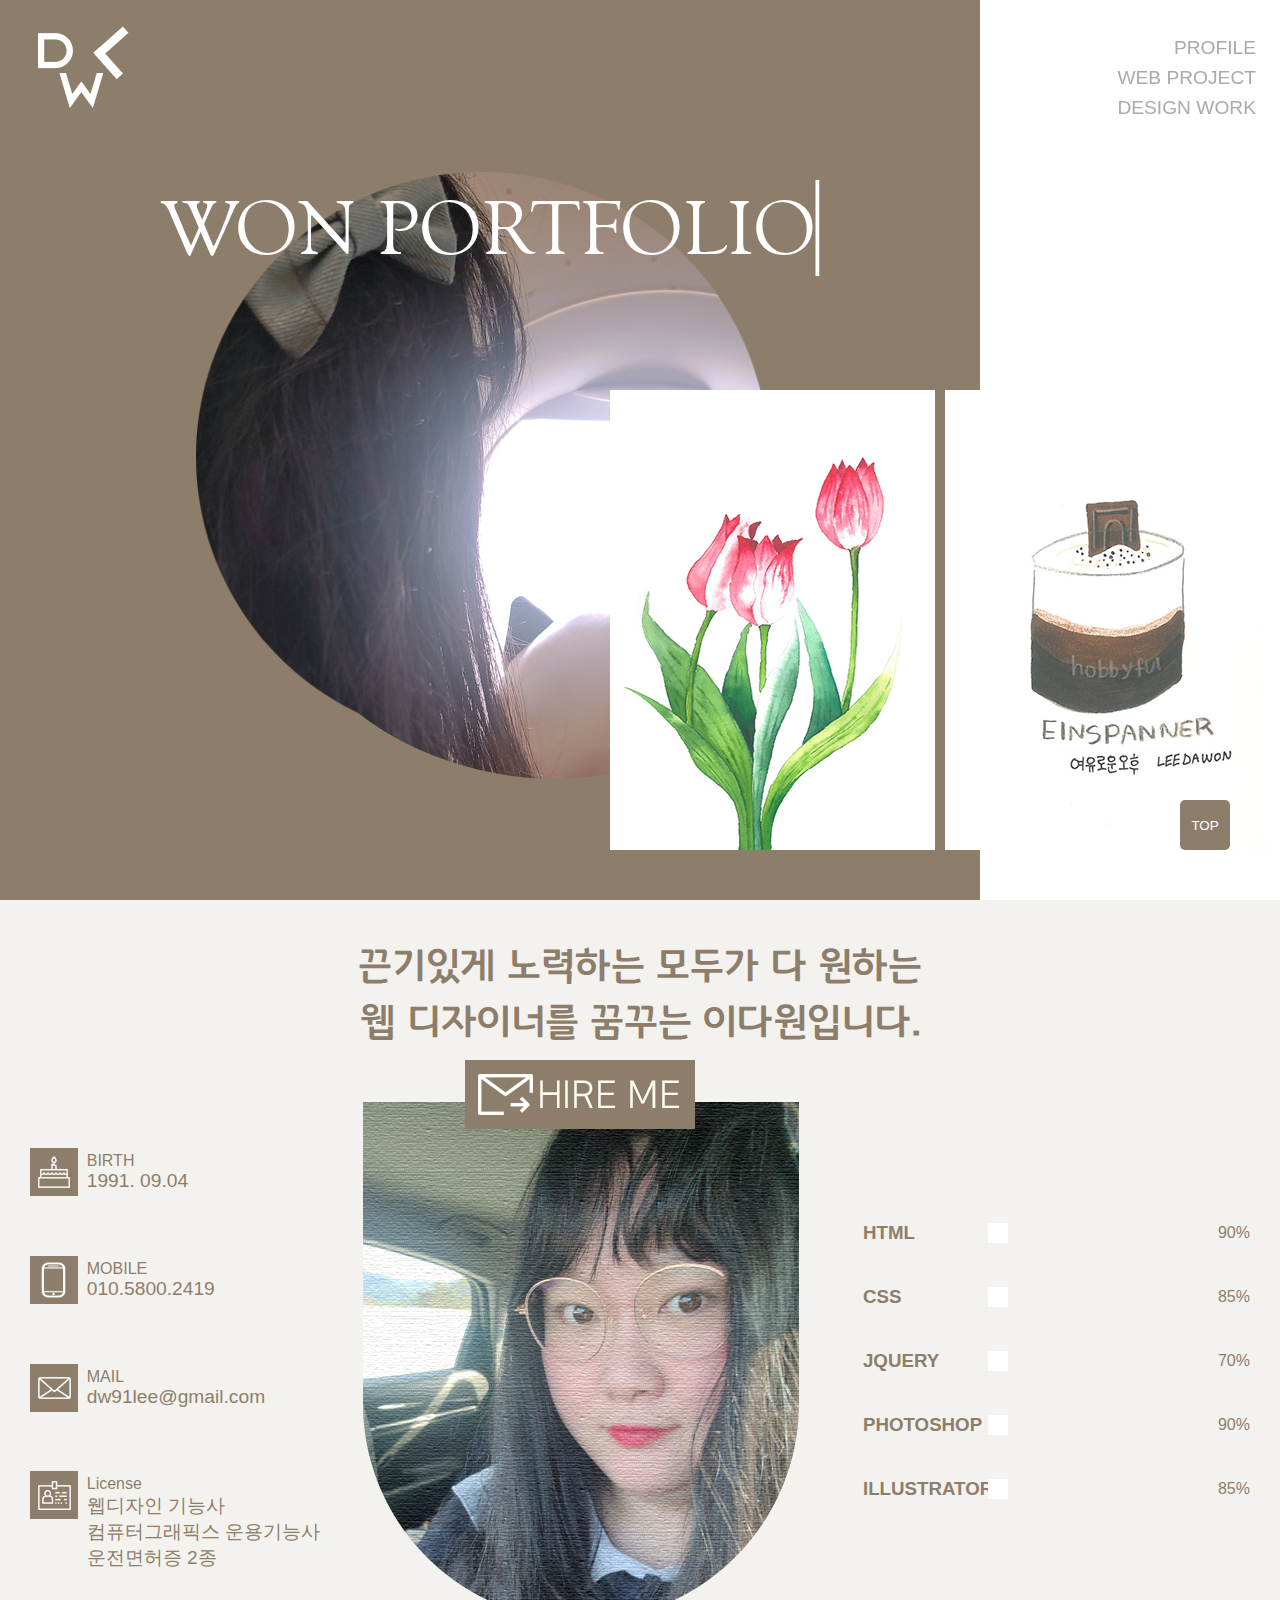
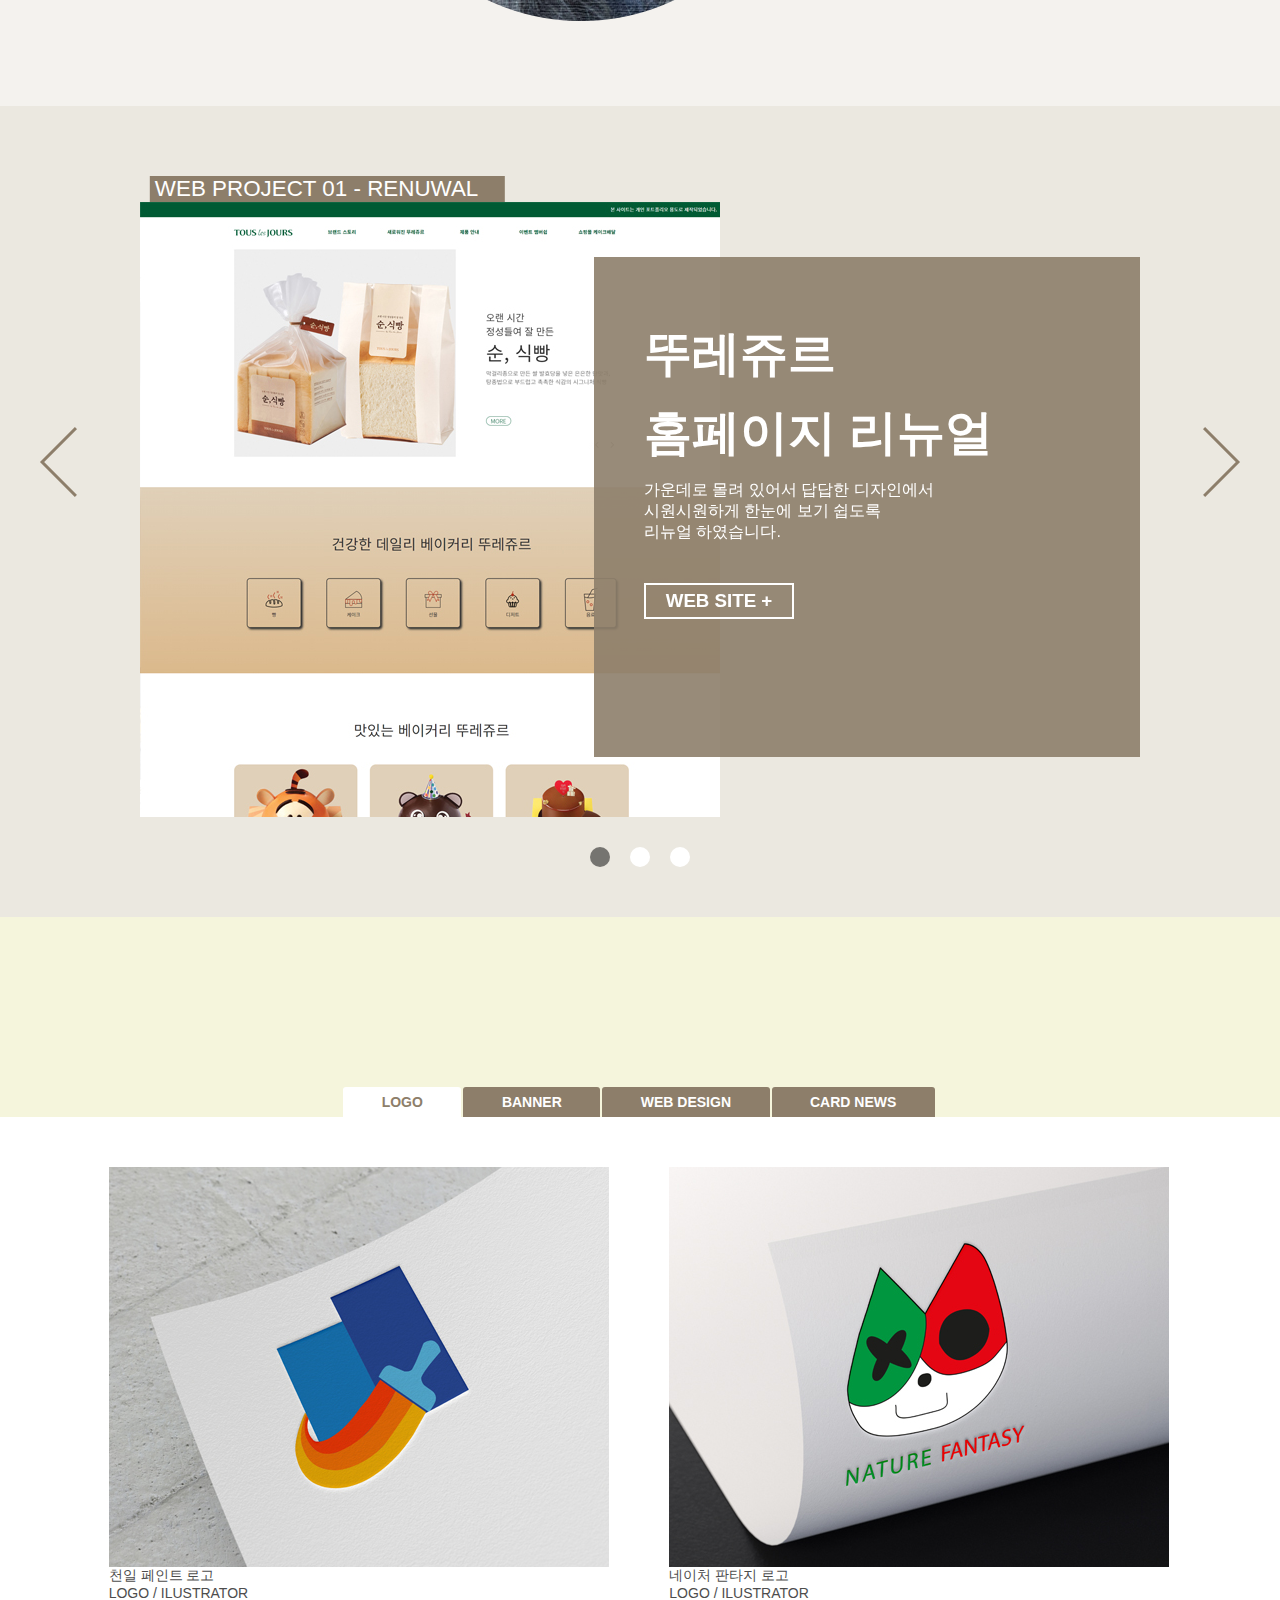
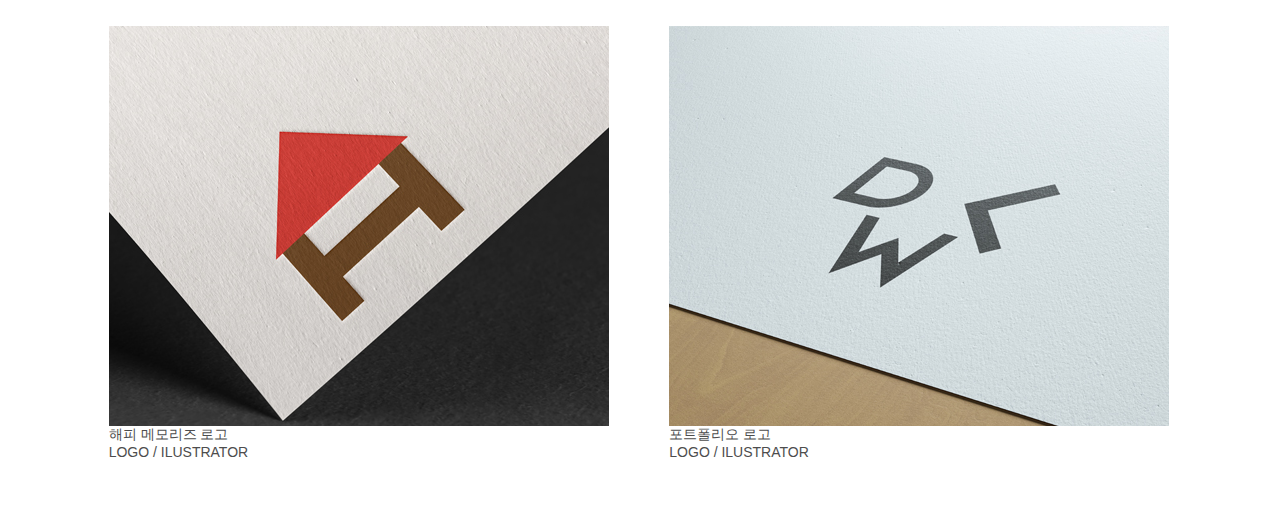
==== commit 64944cc9: "20220117-2" ====
--- a/index.html
+++ b/index.html
@@ -59,7 +59,7 @@
     <section id="info" >
         <div class="info_tit">
         <p>끈기있게 노력하는 모두가 다 원하는</p>
-        <p>웹디자인 퍼블리셔를 꿈꾸는 이다원입니다.</p>
+        <p>웹 디자이너를 꿈꾸는 이다원입니다.</p>
         </div>
         <div class="inner">
         <ul class="info_box">
@@ -118,6 +118,25 @@
                 <div class="web_box_11">
                     <div class="web_tit">WEB PROJECT 01 - RENUWAL</div>
                     <div class="web_box">
+                    <div class="web_img"><a href="web_tj/index.html"><img src="images/web_3.jpg" alt="홈페이지 프로젝트"></a></div>
+                    <div class="web_txt_box">
+                        <h2>뚜레쥬르</h2>
+                        <h2>홈페이지 리뉴얼</h2>
+                        <p>가운데로 몰려 있어서 답답한 디자인에서</p>
+                        <p>시원시원하게 한눈에 보기 쉽도록 </p>
+                        <p> 리뉴얼 하였습니다.</p>
+                        <div class="web_button_box">
+                        <h3><a href="web_tj/index.html" target="_blank">WEB SITE +</a></h3>
+                        </div>
+                    </div>
+                    </div><!--web_box-->
+                  
+                </div>
+             
+
+                <div class="web_box_11">
+                    <div class="web_tit">WEB PROJECT 02 - RENUWAL</div>
+                    <div class="web_box">
                     <div class="web_img"><a href="web_chunil_paint/index.html"><img src="images/web_1.jpg" alt="홈페이지 프로젝트"></a></div>
                     <div class="web_txt_box">
                         <h2>천일 페인트</h2>
@@ -130,41 +149,23 @@
                         <div class="web_guide"><a href="#">STYLE GUIDE +</a></div></div>
                     </div>
                     </div><!--web_box-->
-                  
-                </div>
-             
+                 
+                </div>
+
 
                 <div class="web_box_11">
-                    <div class="web_tit">WEB PROJECT 02 - MALL</div>
+                    <div class="web_tit">WEB PROJECT 03 - RENUWAL</div>
                     <div class="web_box">
                     <div class="web_img"><a href="http://happymemories.cafe24.com"><img src="images/web_2.jpg" alt="쇼핑몰 프로젝트"></a></div>
                     <div class="web_txt_box">
-                        <h2>해피메모리즈</h2>
+                                          <h2>해피메모리즈</h2>
                         <h2>쇼핑몰 제작</h2>
                         <p>어린아이의 성장과 발달에 도움이 되는 제품</p>
 <p>아이의 즐거움을 줄 수 있는 제품</p>
 <p>어른이 되어 추억을 소장 할 수 있는 제품</p>
 <p>즉 아이와 어른 모두가 함께 추억을 공유할수 있는 쇼핑몰</p>
-
+                        <div class="web_button_box">
                         <h3><a href="http://happymemories.cafe24.com" target="_blank">WEB SITE +</a></h3>
-                    </div>
-                    </div><!--web_box-->
-                 
-                </div>
-
-
-                <div class="web_box_11">
-                    <div class="web_tit">WEB PROJECT 03 - RENUWAL</div>
-                    <div class="web_box">
-                    <div class="web_img"><a href="web_tj/index.html"><img src="images/web_3.jpg" alt="홈페이지 프로젝트"></a></div>
-                    <div class="web_txt_box">
-                        <h2>뚜레쥬르</h2>
-                        <h2>홈페이지 리뉴얼</h2>
-                        <p>가운데로 몰려 있어서 답답한 디자인에서</p>
-                        <p>시원시원하게 한눈에 보기 쉽도록 </p>
-                        <p> 리뉴얼 하였습니다.</p>
-                        <div class="web_button_box">
-                        <h3><a href="web_tj/index.html" target="_blank">WEB SITE +</a></h3>
              
                     </div>
                     </div><!--web_box-->
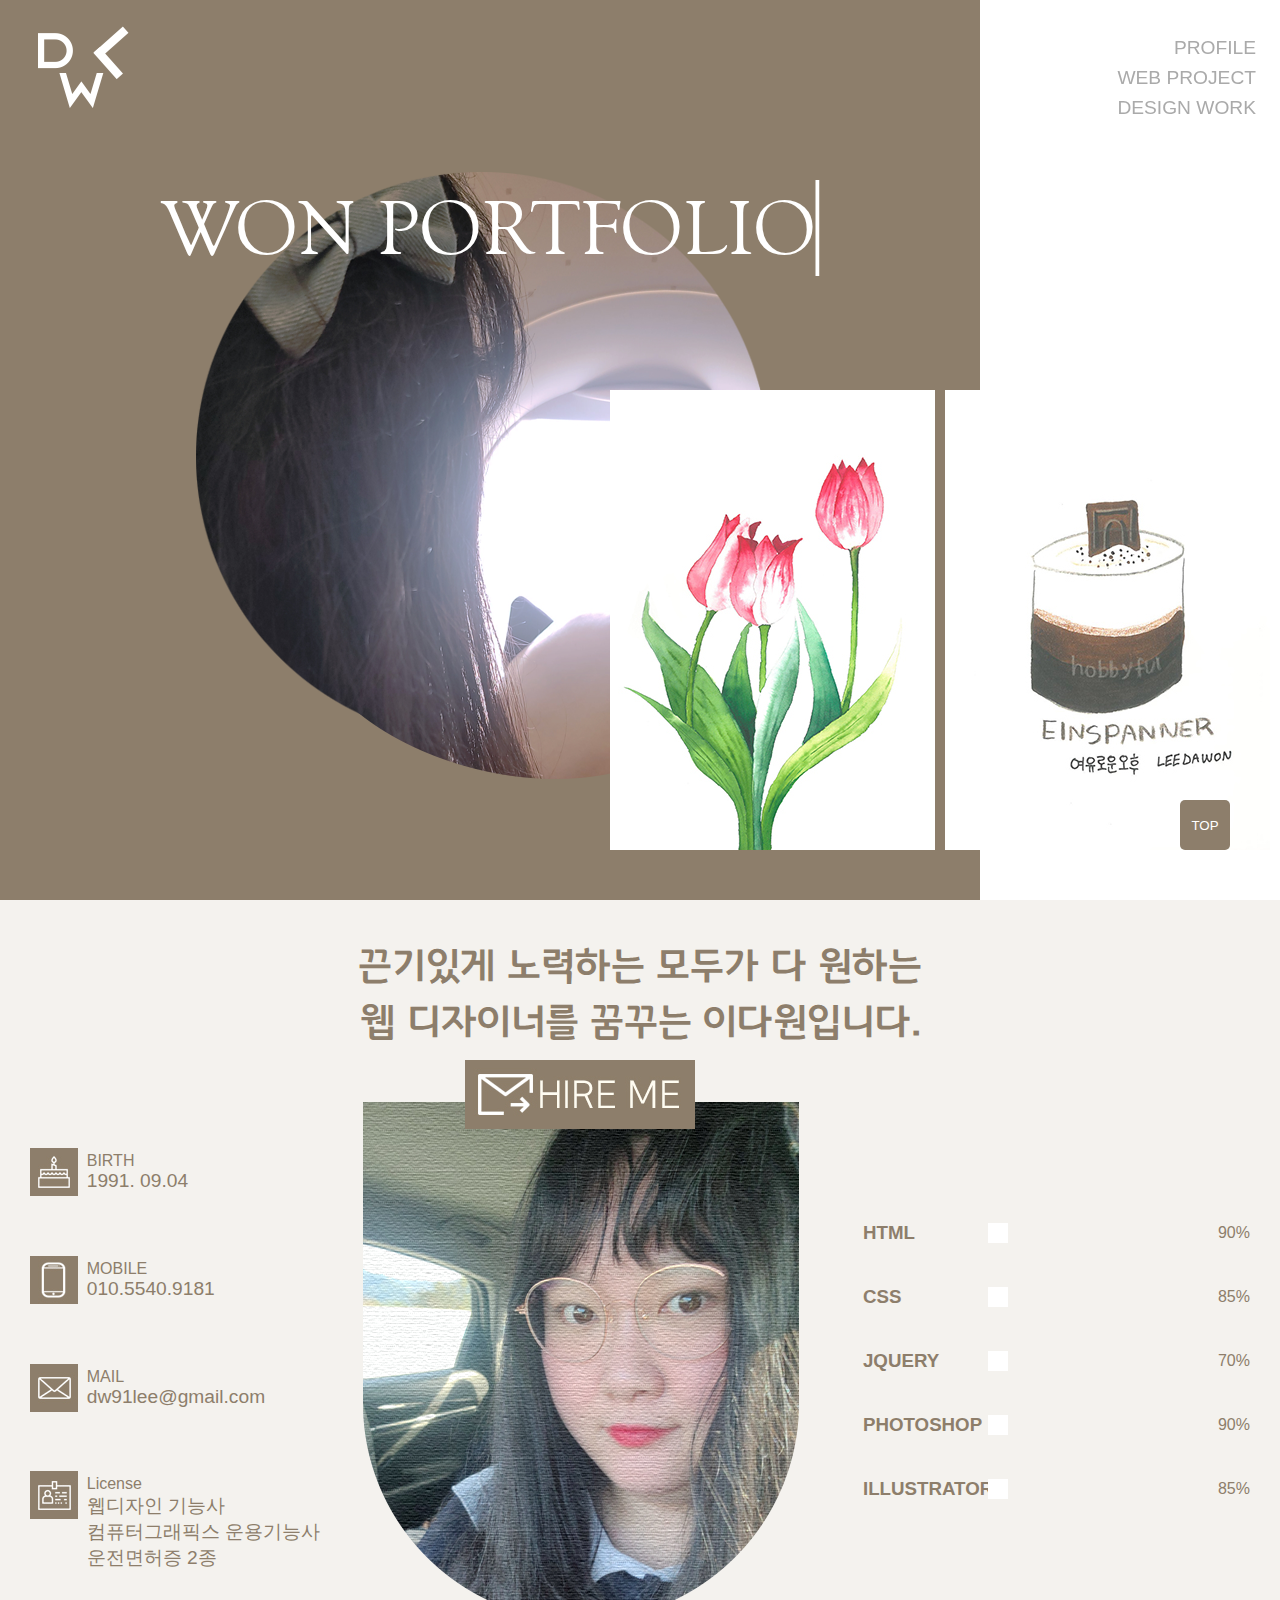
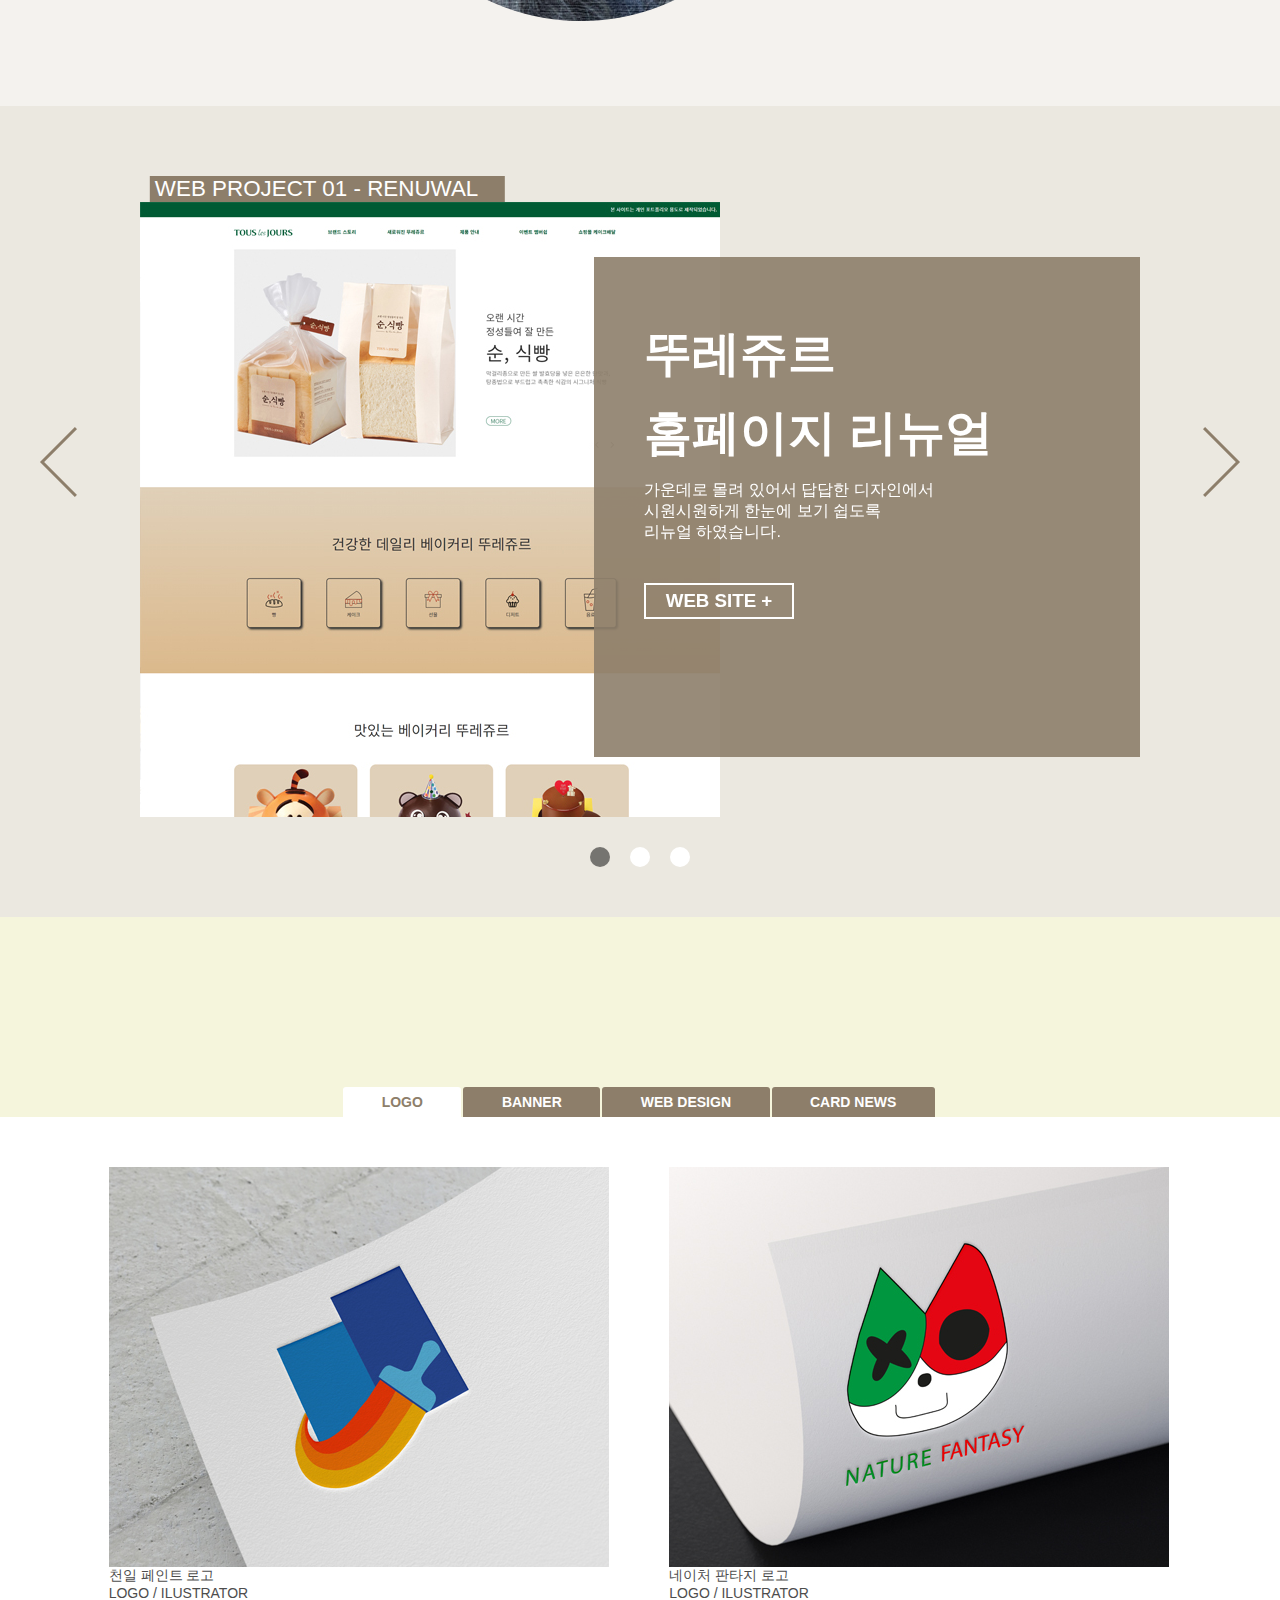
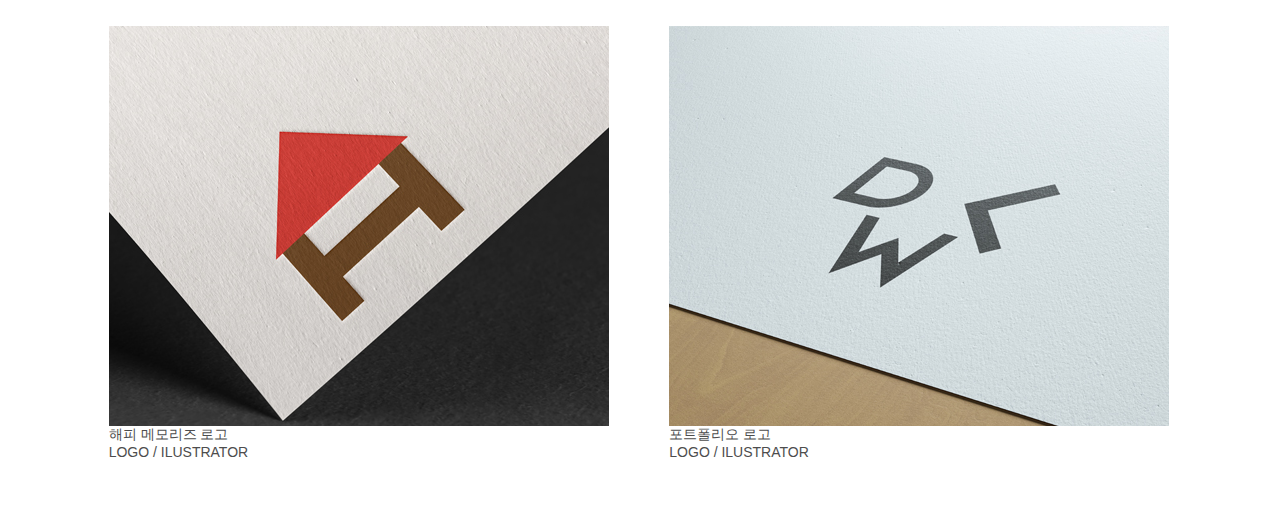
==== commit fe28c366: "Update index.html" ====
--- a/index.html
+++ b/index.html
@@ -77,7 +77,7 @@
                         <ul>
                             <li><img src="images/icon_mobile.jpg" alt="폰"></li>
                             <li class="info_txt_detail"><p>MOBILE</p>
-                            <P>010.5800.2419</P></li>
+                            <P>010.5540.9181</P></li>
                             
                         </ul>
                     </li>
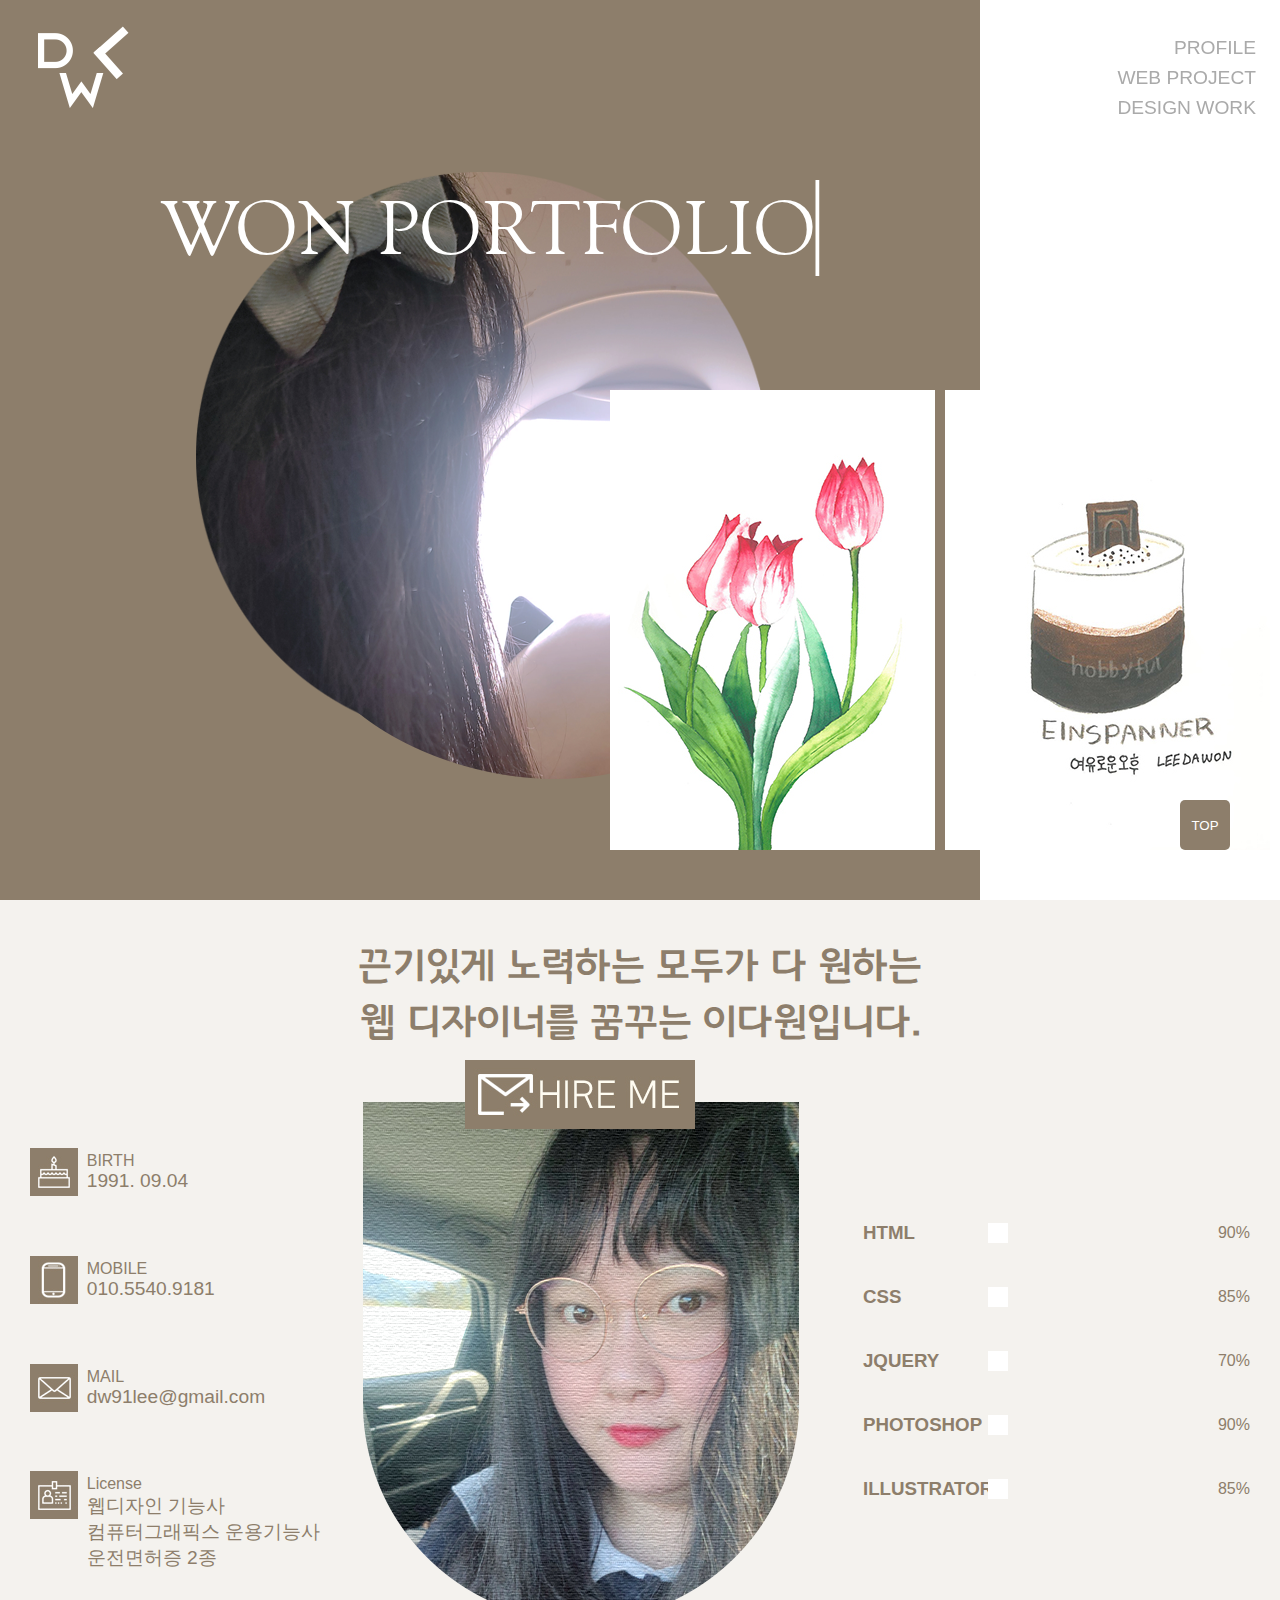
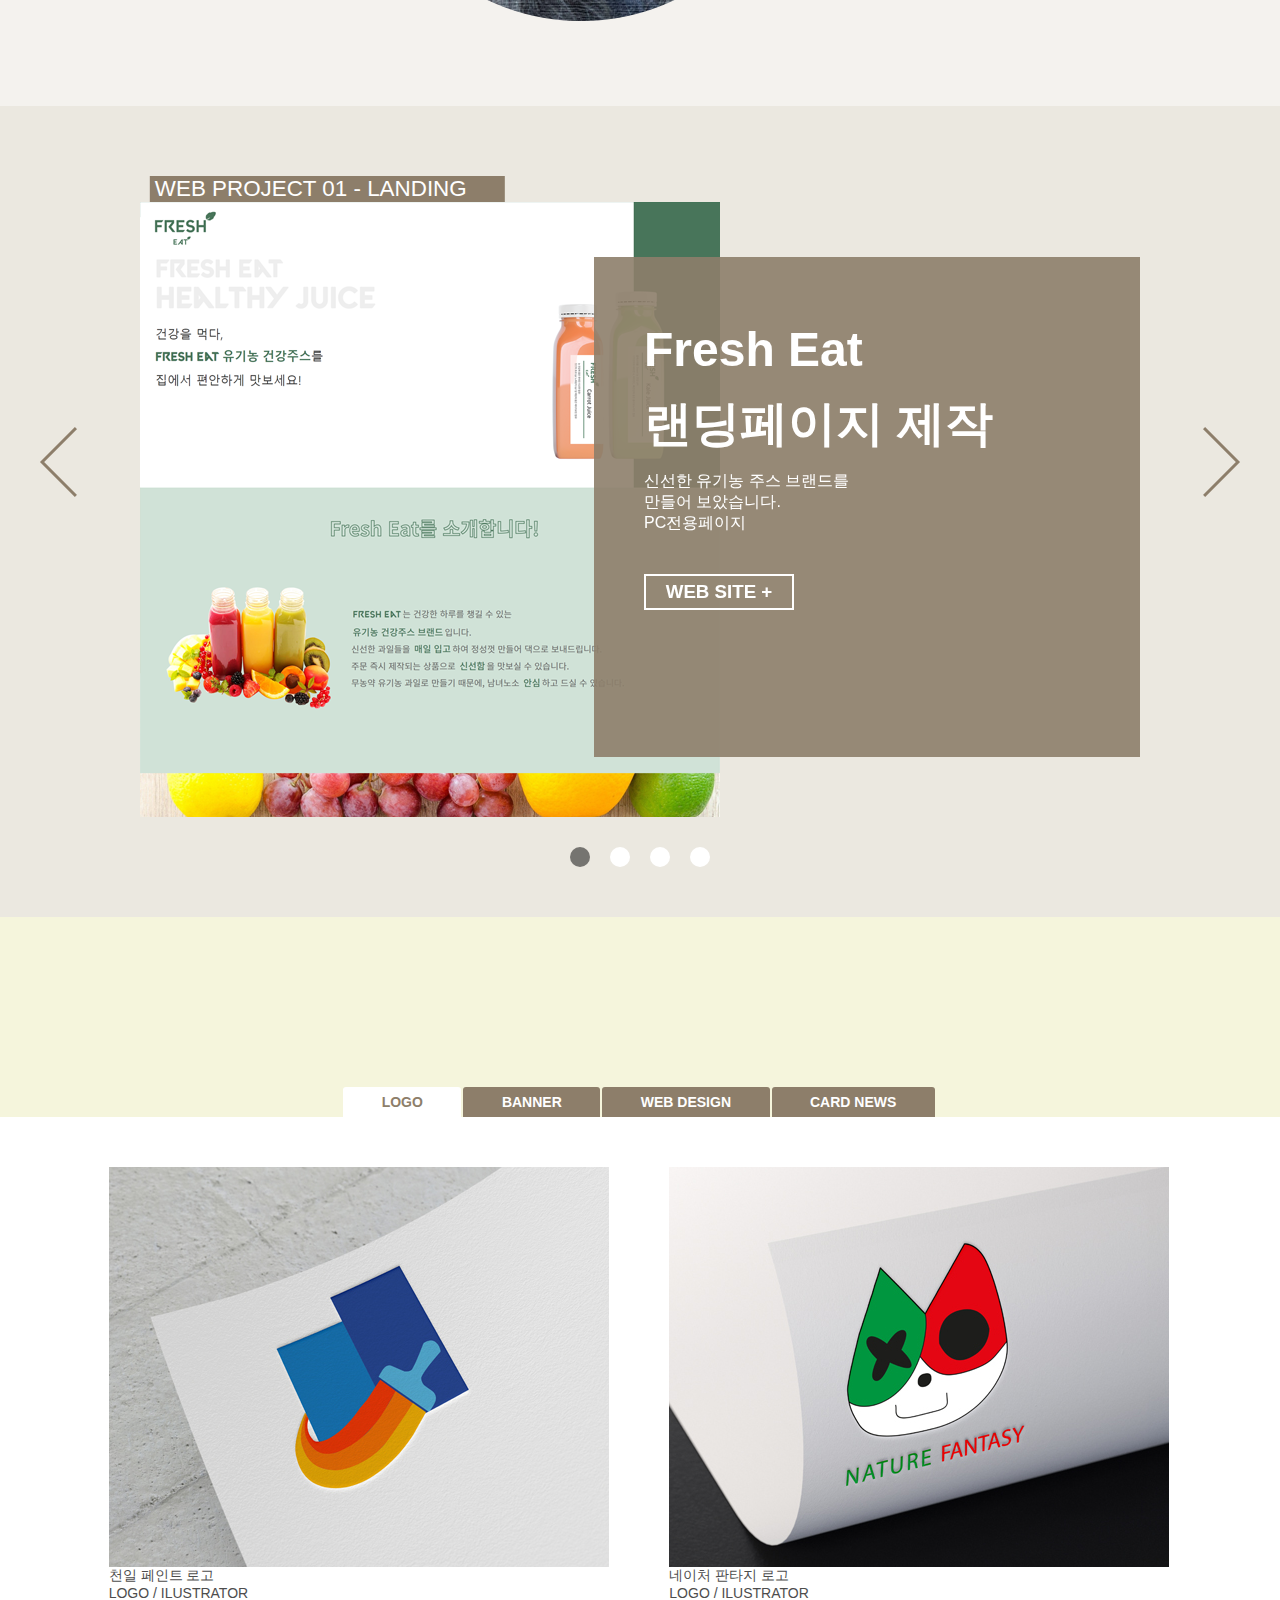
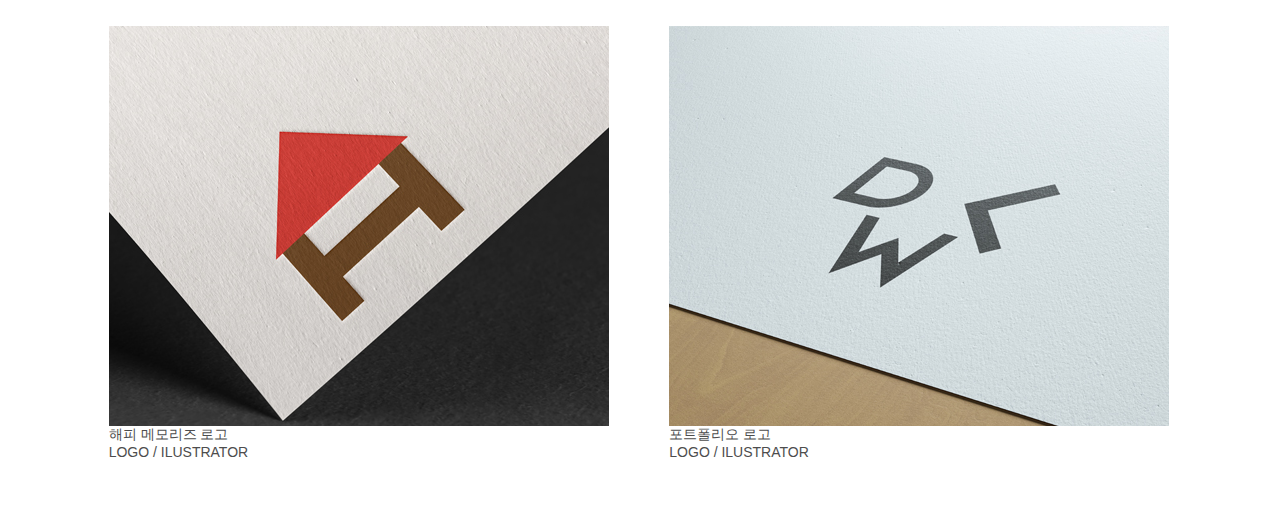
==== commit ce2eebdc: "20220316" ====
--- a/index.html
+++ b/index.html
@@ -116,7 +116,24 @@
 
             <section class="lazy slider" data-sizes="50vw">
                 <div class="web_box_11">
-                    <div class="web_tit">WEB PROJECT 01 - RENUWAL</div>
+                    <div class="web_tit">WEB PROJECT 01 - LANDING</div>
+                    <div class="web_box">
+                    <div class="web_img"><a href="landing_fresheat/index.html"><img src="images/web_4.png" alt="홈페이지 프로젝트"></a></div>
+                    <div class="web_txt_box">
+                        <h2>Fresh Eat</h2>
+                        <h2>랜딩페이지 제작</h2>
+                        <p>신선한 유기농 주스 브랜드를</p>
+                        <p>만들어 보았습니다.</p>
+                        <p>PC전용페이지</p>
+                        <div class="web_button_box">
+                        <h3><a href="landing_fresheat/index.html" target="_blank">WEB SITE +</a></h3>
+                        </div>
+                    </div>
+                    </div><!--web_box-->
+                  
+                </div>
+                <div class="web_box_11">
+                    <div class="web_tit">WEB PROJECT 02 - RENUWAL</div>
                     <div class="web_box">
                     <div class="web_img"><a href="web_tj/index.html"><img src="images/web_3.jpg" alt="홈페이지 프로젝트"></a></div>
                     <div class="web_txt_box">
@@ -135,7 +152,7 @@
              
 
                 <div class="web_box_11">
-                    <div class="web_tit">WEB PROJECT 02 - RENUWAL</div>
+                    <div class="web_tit">WEB PROJECT 03 - RENUWAL</div>
                     <div class="web_box">
                     <div class="web_img"><a href="web_chunil_paint/index.html"><img src="images/web_1.jpg" alt="홈페이지 프로젝트"></a></div>
                     <div class="web_txt_box">
@@ -154,7 +171,7 @@
 
 
                 <div class="web_box_11">
-                    <div class="web_tit">WEB PROJECT 03 - RENUWAL</div>
+                    <div class="web_tit">WEB PROJECT 04 - MALL</div>
                     <div class="web_box">
                     <div class="web_img"><a href="http://happymemories.cafe24.com"><img src="images/web_2.jpg" alt="쇼핑몰 프로젝트"></a></div>
                     <div class="web_txt_box">
